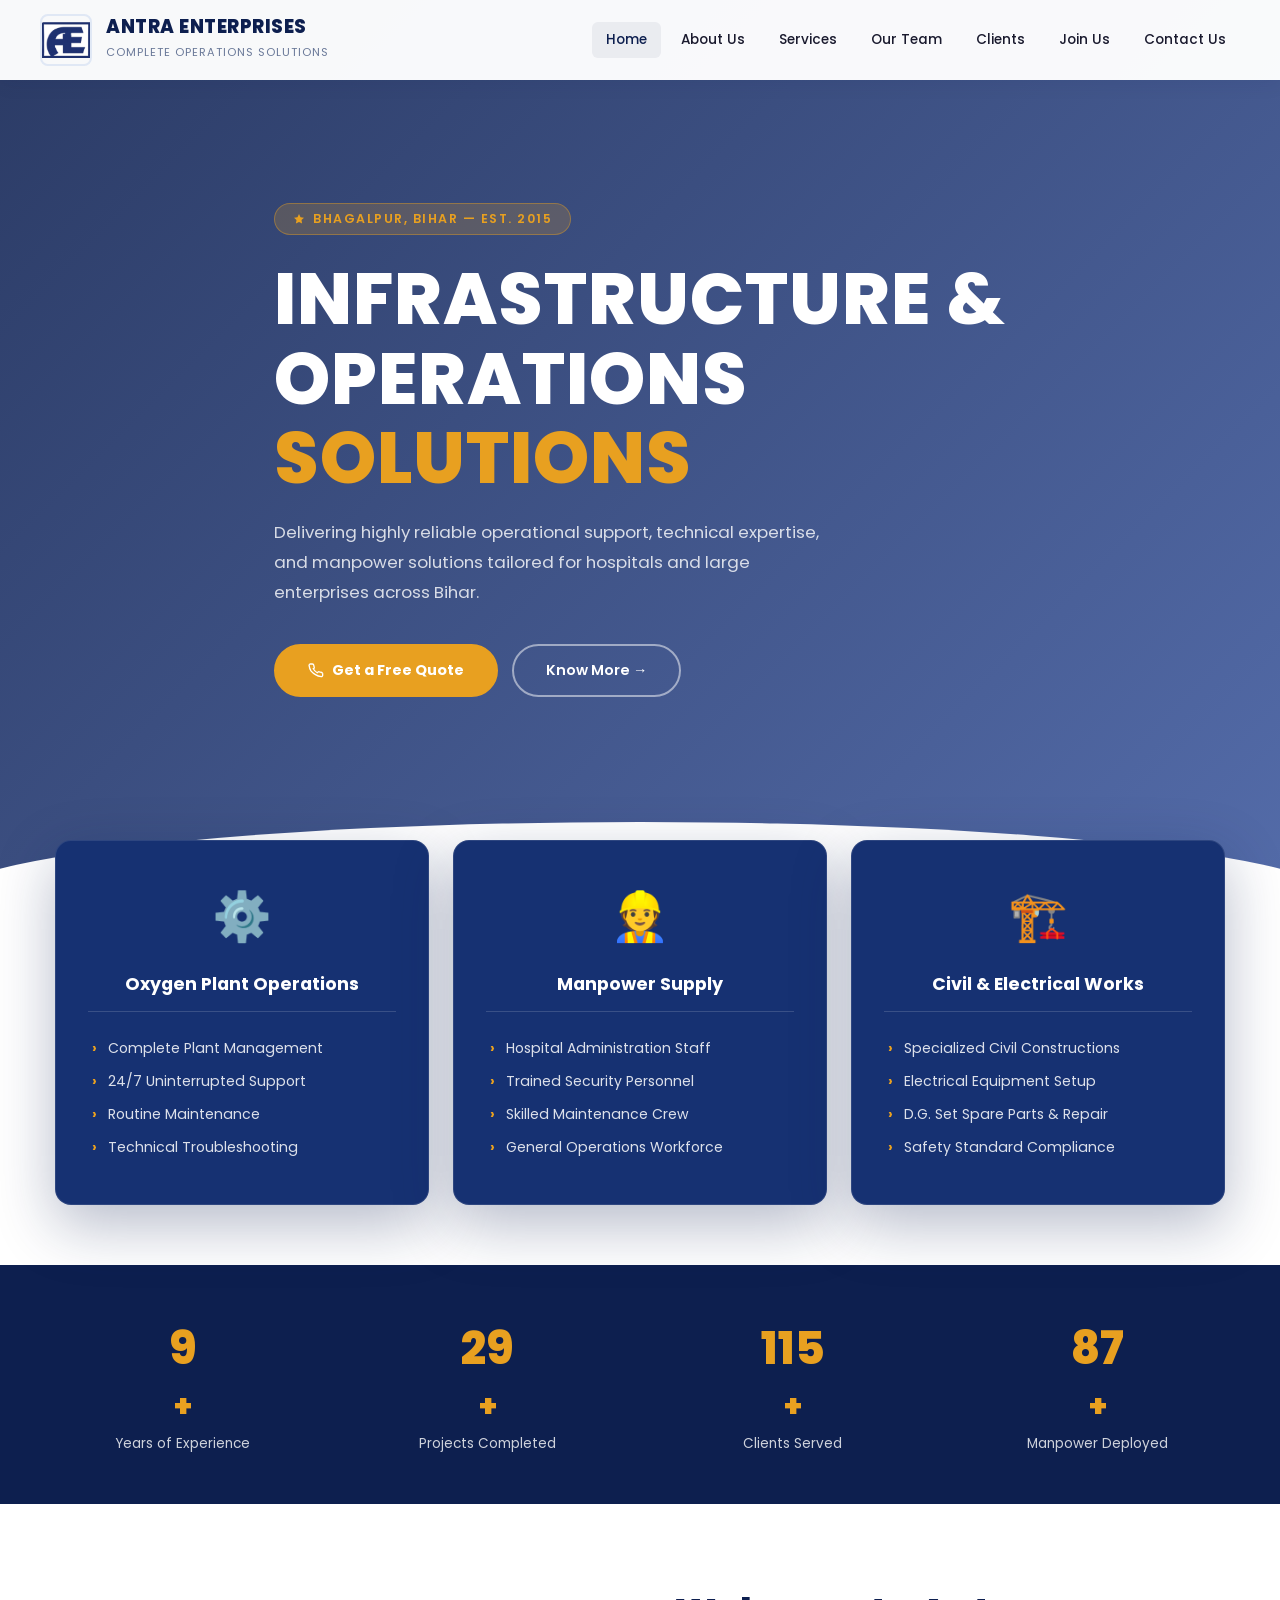
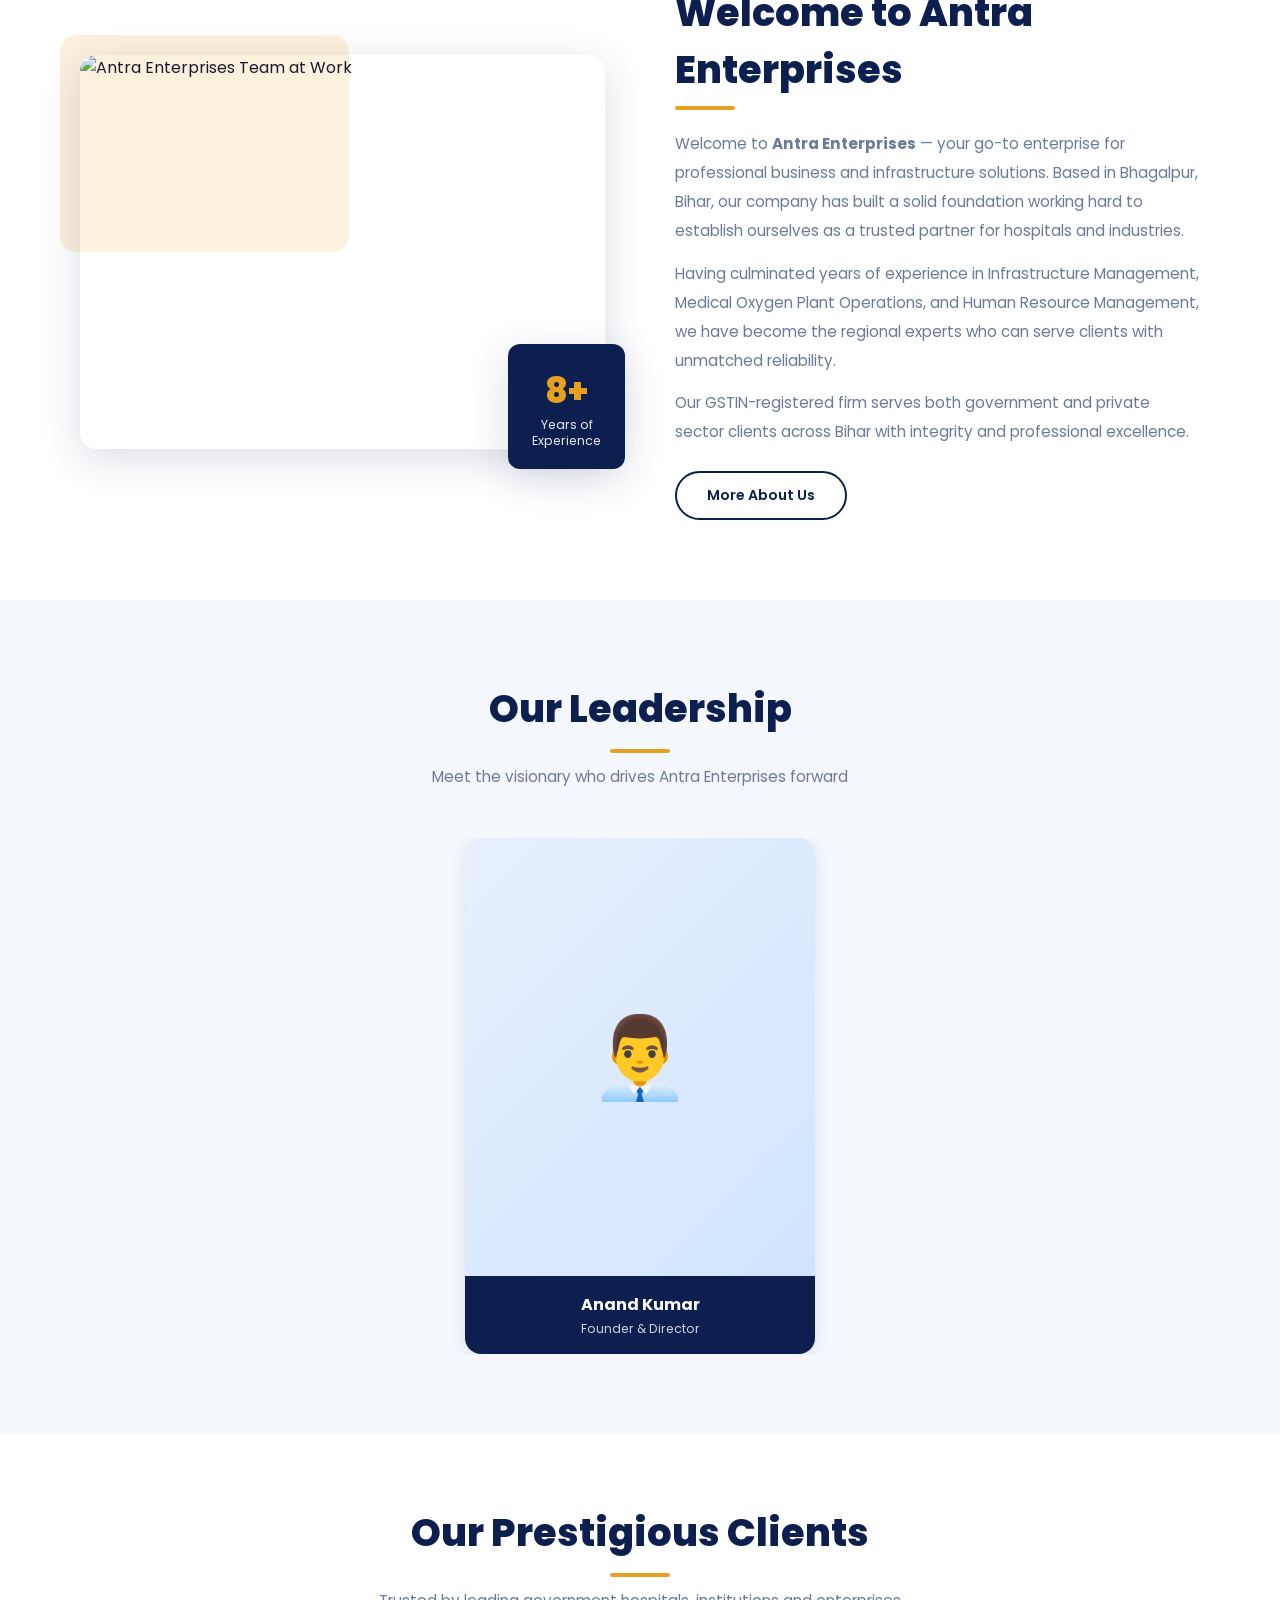
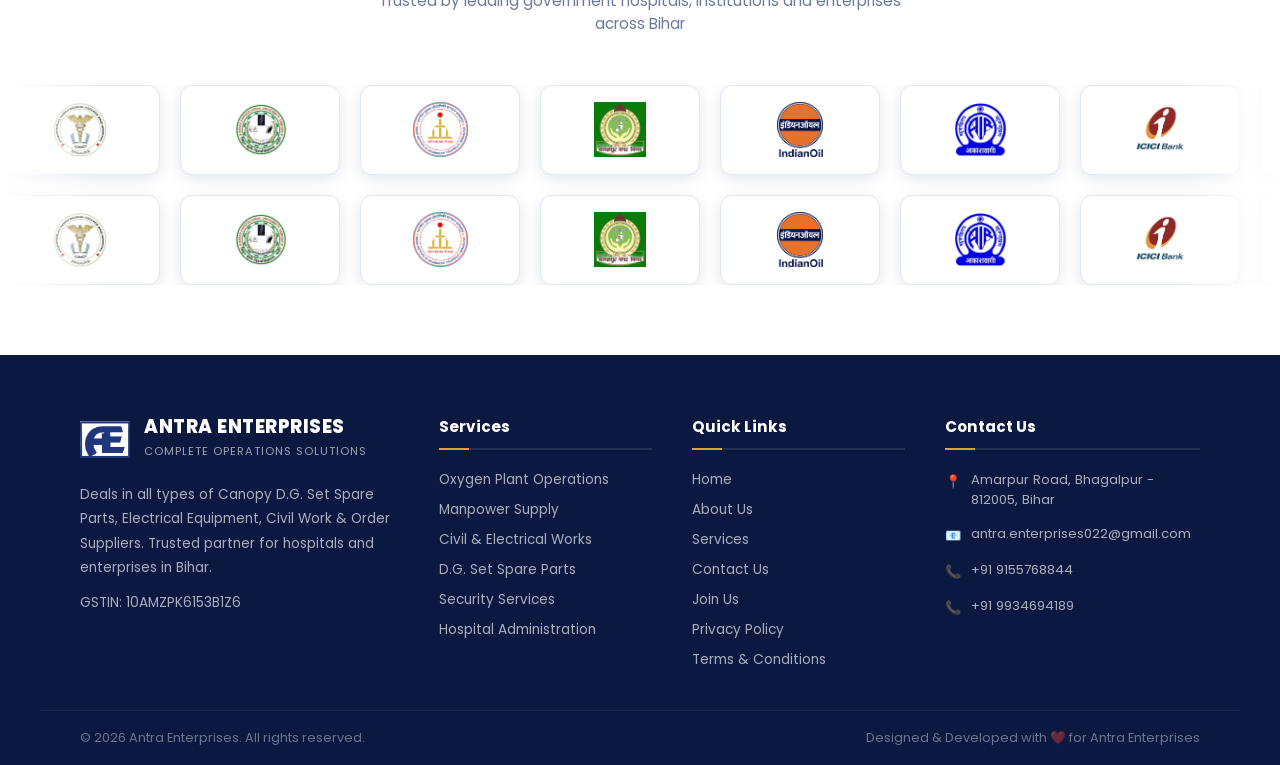
==== index.html @ 692aaa2c "First upload of all folders" ====
<!DOCTYPE html>
<html lang="en">
<head>
  <meta charset="UTF-8">
  <meta name="viewport" content="width=device-width, initial-scale=1.0">
  <meta name="description" content="Antra Enterprises - Complete Operations Solutions. Oxygen Plant Management, Manpower Supply, Civil & Electrical Works, DG Set Spare Parts in Bhagalpur, Bihar.">
  <meta name="author" content="Anand Kumar | Antra Enterprises">
  <title>Antra Enterprises | Complete Operations Solutions</title>
  <link rel="stylesheet" href="styles.css">
  <link href="https://fonts.googleapis.com/css2?family=Poppins:wght@300;400;500;600;700;800&display=swap" rel="stylesheet">
</head>
<body>

<div id="preloader">
  <div class="preloader-inner">
    <div class="preloader-logo">
      <img src="assets/logo.jpg" alt="Antra Enterprises">
    </div>
    <div class="preloader-text">ANTRA ENTERPRISES</div>
    <div class="preloader-bar"><div class="preloader-fill"></div></div>
  </div>
</div>

<header id="main-header">
  <div class="logo-area">
    <img src="assets/logo.jpg" alt="Antra Enterprises Logo">
    <div class="logo-text">
      <h1>ANTRA ENTERPRISES</h1>
      <span>Complete Operations Solutions</span>
    </div>
  </div>

  <button class="hamburger" id="menuBtn" aria-label="Open Menu">
    <span></span><span></span><span></span>
  </button>

  <nav class="main-nav">
    <a href="index.html" class="active">Home</a>
    <a href="about/about.html">About Us</a>
    <a href="services/services.html">Services</a>
    <a href="#team">Our Team</a>
    <a href="#clients">Clients</a>
    <a href="join us/join-us.html">Join Us</a>
    <a href="contact/contact.html">Contact Us</a>
  </nav>
</header>

<div class="mobile-nav" id="mobileNav">
  <button class="mobile-close" id="closeNav" aria-label="Close Menu">&times;</button>
  <a href="index.html">🏠 Home</a>
  <a href="about/about.html">🏢 About Us</a>
  <a href="services/services.html">⚙️ Services</a>
  <a href="#team">👥 Our Team</a>
  <a href="#clients">🤝 Clients</a>
  <a href="join us/join-us.html">👥 Join Us</a>
  <a href="contact/contact.html">📞 Contact Us</a>
</div>

<main>
<section class="hero-section" id="hero">
  <div class="hero-content">
    <div class="hero-badge">
      <svg width="12" height="12" viewBox="0 0 24 24" fill="currentColor"><path d="M12 2L15.09 8.26L22 9.27L17 14.14L18.18 21.02L12 17.77L5.82 21.02L7 14.14L2 9.27L8.91 8.26L12 2z"/></svg>
      Bhagalpur, Bihar — Est. 2015
    </div>
    <div>
      <h1>INFRASTRUCTURE &amp;<br>OPERATIONS<br><span>SOLUTIONS</span></h1>
    </div>
    <p>Delivering highly reliable operational support, technical expertise, and manpower solutions tailored for hospitals and large enterprises across Bihar.</p>
    <div class="hero-buttons">
      <a href="contact/contact.html" class="btn-primary">
        <svg width="16" height="16" viewBox="0 0 24 24" fill="none" stroke="currentColor" stroke-width="2"><path d="M22 16.92v3a2 2 0 0 1-2.18 2 19.79 19.79 0 0 1-8.63-3.07A19.5 19.5 0 0 1 4.69 13.7a19.79 19.79 0 0 1-3.07-8.67A2 2 0 0 1 3.6 3h3a2 2 0 0 1 2 1.72c.127.96.361 1.903.7 2.81a2 2 0 0 1-.45 2.11L7.91 10.09a16 16 0 0 0 6 6l.91-.91a2 2 0 0 1 2.11-.45c.907.339 1.85.573 2.81.7A2 2 0 0 1 21.72 17.5z"/></svg>
        Get a Free Quote
      </a>
      <a href="about/about.html" class="btn-outline-white">Know More →</a>
    </div>
  </div>
</section>

<section class="overlap-section">
  <div class="overlap-grid">
    <div class="overlap-card fade-up">
      <span class="card-icon">⚙️</span>
      <h3>Oxygen Plant Operations</h3>
      <ul>
        <li>Complete Plant Management</li>
        <li>24/7 Uninterrupted Support</li>
        <li>Routine Maintenance</li>
        <li>Technical Troubleshooting</li>
      </ul>
    </div>
    <div class="overlap-card fade-up" style="transition-delay: 0.1s">
      <span class="card-icon">👷</span>
      <h3>Manpower Supply</h3>
      <ul>
        <li>Hospital Administration Staff</li>
        <li>Trained Security Personnel</li>
        <li>Skilled Maintenance Crew</li>
        <li>General Operations Workforce</li>
      </ul>
    </div>
    <div class="overlap-card fade-up" style="transition-delay: 0.2s">
      <span class="card-icon">🏗️</span>
      <h3>Civil &amp; Electrical Works</h3>
      <ul>
        <li>Specialized Civil Constructions</li>
        <li>Electrical Equipment Setup</li>
        <li>D.G. Set Spare Parts &amp; Repair</li>
        <li>Safety Standard Compliance</li>
      </ul>
    </div>
  </div>
</section>

<div class="stats-strip">
  <div class="stat-item fade-up">
    <span class="stat-num counter" data-target="15">0</span>
    <span style="color: var(--accent); font-size:2rem; font-weight:800;">+</span>
    <div class="stat-label">Years of Experience</div>
  </div>
  <div class="stat-item fade-up" style="transition-delay:0.1s">
    <span class="stat-num counter" data-target="50">0</span>
    <span style="color: var(--accent); font-size:2rem; font-weight:800;">+</span>
    <div class="stat-label">Projects Completed</div>
  </div>
  <div class="stat-item fade-up" style="transition-delay:0.2s">
    <span class="stat-num counter" data-target="200">0</span>
    <span style="color: var(--accent); font-size:2rem; font-weight:800;">+</span>
    <div class="stat-label">Clients Served</div>
  </div>
  <div class="stat-item fade-up" style="transition-delay:0.3s">
    <span class="stat-num counter" data-target="150">0</span>
    <span style="color: var(--accent); font-size:2rem; font-weight:800;">+</span>
    <div class="stat-label">Manpower Deployed</div>
  </div>
</div>

<section class="welcome-section">
  <div class="welcome-grid">
    <div class="welcome-image-wrap fade-right">
      <img src="https://images.unsplash.com/photo-1503387762-592deb58ef4e?q=80&w=1000&auto=format&fit=crop" alt="Antra Enterprises Team at Work">
      <div class="exp-badge">
        <h3><span class="counter" data-target="15">0</span>+</h3>
        <p>Years of<br>Experience</p>
      </div>
    </div>
    <div class="welcome-text fade-left">
      <h2>Welcome to Antra Enterprises</h2>
      <div class="divider-left"></div>
      <p>Welcome to <strong>Antra Enterprises</strong> — your go-to enterprise for professional business and infrastructure solutions. Based in Bhagalpur, Bihar, our company has built a solid foundation working hard to establish ourselves as a trusted partner for hospitals and industries.</p>
      <p>Having culminated years of experience in Infrastructure Management, Medical Oxygen Plant Operations, and Human Resource Management, we have become the regional experts who can serve clients with unmatched reliability.</p>
      <p>Our GSTIN-registered firm serves both government and private sector clients across Bihar with integrity and professional excellence.</p>
      <a href="about/about.html" class="btn-outline-dark">More About Us</a>
    </div>
  </div>
</section>

<section class="team-section" id="team">
  <div class="section-header fade-up">
    <h2>Our Leadership</h2>
    <div class="section-divider"></div>
    <p class="section-subtitle">Meet the visionary who drives Antra Enterprises forward</p>
  </div>
  <div class="team-carousel-wrapper">
    <div class="team-track" id="teamTrack" style="justify-content: center;">
      
      <div class="team-card fade-up" style="flex: none; width: 100%; max-width: 350px;">
        <div class="team-img-wrap">
          <div class="team-placeholder">👨‍💼</div>
        </div>
        <div class="team-info">
          <h3>Anand Kumar</h3>
          <p>Founder &amp; Director</p>
        </div>
      </div>
      
    </div>
  </div>
</section>

<section class="clients-section" id="clients">
  <div class="section-header fade-up">
    <h2>Our Prestigious Clients</h2>
    <div class="section-divider"></div>
    <p class="section-subtitle">Trusted by leading government hospitals, institutions and enterprises across Bihar</p>
  </div>
  
  <div class="marquee-wrapper">
    <div class="marquee-track">
      <div class="client-item"><img src="assets/logo/jlnmch.jfif" alt="JLNMCH"></div>
      <div class="client-item"><img src="assets/logo/bau.jfif" alt="BAU"></div>
      <div class="client-item"><img src="assets/logo/iiitb.png" alt="IIITB"></div>
      <div class="client-item"><img src="assets/logo/bnnc.jfif" alt="Bhagalpur Nagar Nigam"></div>
      <div class="client-item"><img src="assets/logo/iocl.png" alt="IOCL"></div>
      <div class="client-item"><img src="assets/logo/air.jfif" alt="AIR"></div>
      <div class="client-item"><img src="assets/logo/icici.jfif" alt="ICICI"></div>
      <div class="client-item"><img src="assets/logo/mya.jfif" alt="Munger Yoga Ashram"></div>
      <div class="client-item"><img src="assets/logo/bseb.jfif" alt="BSEB"></div>
      <div class="client-item"><img src="assets/logo/jlnmch.jfif" alt="JLNMCH"></div>
      <div class="client-item"><img src="assets/logo/bau.jfif" alt="BAU"></div>
      <div class="client-item"><img src="assets/logo/iiitb.png" alt="IIITB"></div>
      <div class="client-item"><img src="assets/logo/bnnc.jfif" alt="Bhagalpur Nagar Nigam"></div>
      <div class="client-item"><img src="assets/logo/iocl.png" alt="IOCL"></div>
      <div class="client-item"><img src="assets/logo/air.jfif" alt="AIR"></div>
      <div class="client-item"><img src="assets/logo/icici.jfif" alt="ICICI"></div>
      <div class="client-item"><img src="assets/logo/mya.jfif" alt="Munger Yoga Ashram"></div>
      <div class="client-item"><img src="assets/logo/bseb.jfif" alt="BSEB"></div>
    </div>

    <div class="marquee-track reverse">
      <div class="client-item"><img src="assets/logo/jlnmch.jfif" alt="JLNMCH"></div>
      <div class="client-item"><img src="assets/logo/bau.jfif" alt="BAU"></div>
      <div class="client-item"><img src="assets/logo/iiitb.png" alt="IIITB"></div>
      <div class="client-item"><img src="assets/logo/bnnc.jfif" alt="Bhagalpur Nagar Nigam"></div>
      <div class="client-item"><img src="assets/logo/iocl.png" alt="IOCL"></div>
      <div class="client-item"><img src="assets/logo/air.jfif" alt="AIR"></div>
      <div class="client-item"><img src="assets/logo/icici.jfif" alt="ICICI"></div>
      <div class="client-item"><img src="assets/logo/mya.jfif" alt="Munger Yoga Ashram"></div>
      <div class="client-item"><img src="assets/logo/bseb.jfif" alt="BSEB"></div>
      <div class="client-item"><img src="assets/logo/jlnmch.jfif" alt="JLNMCH"></div>
      <div class="client-item"><img src="assets/logo/bau.jfif" alt="BAU"></div>
      <div class="client-item"><img src="assets/logo/iiitb.png" alt="IIITB"></div>
      <div class="client-item"><img src="assets/logo/bnnc.jfif" alt="Bhagalpur Nagar Nigam"></div>
      <div class="client-item"><img src="assets/logo/iocl.png" alt="IOCL"></div>
      <div class="client-item"><img src="assets/logo/air.jfif" alt="AIR"></div>
      <div class="client-item"><img src="assets/logo/icici.jfif" alt="ICICI"></div>
      <div class="client-item"><img src="assets/logo/mya.jfif" alt="Munger Yoga Ashram"></div>
      <div class="client-item"><img src="assets/logo/bseb.jfif" alt="BSEB"></div>
    </div>
  </div>
</section>
</main>

<footer>
  <div class="footer-main">
    <div class="footer-brand">
      <div class="logo-area">
        <img src="../assets/logo.jpg" alt="Antra Enterprises Logo" style="height:50px;width:50px;border-radius:8px;">
        <div class="logo-text">
          <h1>ANTRA ENTERPRISES</h1>
          <span>Complete Operations Solutions</span>
        </div>
      </div>
      <p>Deals in all types of Canopy D.G. Set Spare Parts, Electrical Equipment, Civil Work &amp; Order Suppliers. Trusted partner for hospitals and enterprises in Bihar.</p>
      <p class="footer-gstin">GSTIN: 10AMZPK6153B1Z6</p>
    </div>
    <div class="footer-col">
      <h4>Services</h4>
      <ul>
        <li><a href="../services/services.html">Oxygen Plant Operations</a></li>
        <li><a href="../services/services.html">Manpower Supply</a></li>
        <li><a href="../services/services.html">Civil &amp; Electrical Works</a></li>
        <li><a href="../services/services.html">D.G. Set Spare Parts</a></li>
        <li><a href="../services/services.html">Security Services</a></li>
        <li><a href="../services/services.html">Hospital Administration</a></li>
      </ul>
    </div>
    <div class="footer-col">
      <h4>Quick Links</h4>
      <ul>
        <li><a href="../index.html">Home</a></li>
        <li><a href="../about/about.html">About Us</a></li>
        <li><a href="../services/services.html">Services</a></li>
        <li><a href="../contact/contact.html">Contact Us</a></li>
        <li><a href="../join us/join-us.html">Join Us</a></li>
        <li><a href="../privacy/privacy.html">Privacy Policy</a></li>
        <li><a href="../terms/terms.html">Terms & Conditions</a></li>
      </ul>
    </div>
    <div class="footer-col">
      <h4>Contact Us</h4>
      <div class="footer-contact-item">
        <span class="icon">📍</span>
        <span>Amarpur Road, Bhagalpur - 812005, Bihar</span>
      </div>
      <div class="footer-contact-item">
        <span class="icon">📧</span>
        <span>antra.enterprises022@gmail.com</span>
      </div>
      <div class="footer-contact-item">
        <span class="icon">📞</span>
        <span>+91 9155768844</span>
      </div>
      <div class="footer-contact-item">
        <span class="icon">📞</span>
        <span>+91 9934694189</span>
      </div>
    </div>
  </div>
  <div class="footer-bottom">
    <span>&copy; 2026 Antra Enterprises. All rights reserved.</span>
    <span>Designed &amp; Developed with ❤️ for Antra Enterprises</span>
  </div>
</footer>

<button id="scrollTop" aria-label="Scroll to top">&#8679;</button>

<script>
// Preloader
window.addEventListener('load', function() {
  setTimeout(() => {
    const p = document.getElementById('preloader');
    p.style.opacity = '0'; p.style.visibility = 'hidden';
  }, 1300);
});

// Header scroll
window.addEventListener('scroll', function() {
  document.getElementById('main-header').classList.toggle('scrolled', window.scrollY > 50);
  document.getElementById('scrollTop').classList.toggle('visible', window.scrollY > 300);
});

// Scroll to top
document.getElementById('scrollTop').addEventListener('click', () => window.scrollTo({ top: 0, behavior: 'smooth' }));

// Mobile nav
document.getElementById('menuBtn').addEventListener('click', () => document.getElementById('mobileNav').classList.add('open'));
document.getElementById('closeNav').addEventListener('click', () => document.getElementById('mobileNav').classList.remove('open'));
document.querySelectorAll('.mobile-nav a').forEach(a => a.addEventListener('click', () => document.getElementById('mobileNav').classList.remove('open')));

// Hero slider
const heroEl = document.getElementById('hero');
const heroImages = [
  'https://images.unsplash.com/photo-1504307651254-35680f356dfd?q=80&w=2070&auto=format&fit=crop',
  'https://images.unsplash.com/photo-1581091226825-a6a2a5aee158?q=80&w=2070&auto=format&fit=crop',
  'https://images.unsplash.com/photo-1521737604893-d14cc237f11d?q=80&w=2084&auto=format&fit=crop',
  'https://images.unsplash.com/photo-1473341304170-971dccb5ac1e?q=80&w=2070&auto=format&fit=crop'
];
let heroIdx = 0;
heroEl.style.backgroundImage = `linear-gradient(135deg, rgba(13,31,79,0.88) 0%, rgba(26,58,140,0.75) 100%), url('${heroImages[0]}')`;
setInterval(() => {
  heroIdx = (heroIdx + 1) % heroImages.length;
  heroEl.style.backgroundImage = `linear-gradient(135deg, rgba(13,31,79,0.88) 0%, rgba(26,58,140,0.75) 100%), url('${heroImages[heroIdx]}')`;
}, 5000);

// Scroll animations
const observers = new IntersectionObserver((entries) => {
  entries.forEach(e => { if(e.isIntersecting) e.target.classList.add('visible'); });
}, { threshold: 0.15 });
document.querySelectorAll('.fade-up, .fade-right, .fade-left').forEach(el => observers.observe(el));

// Counter animation
const counterObs = new IntersectionObserver((entries) => {
  entries.forEach(e => {
    if (e.isIntersecting && !e.target.dataset.done) {
      e.target.dataset.done = '1';
      const target = +e.target.dataset.target;
      let count = 0;
      const step = target / 40;
      const timer = setInterval(() => {
        count = Math.min(count + step, target);
        e.target.innerText = Math.ceil(count);
        if (count >= target) clearInterval(timer);
      }, 40);
    }
  });
}, { threshold: 0.5 });
document.querySelectorAll('.counter').forEach(c => counterObs.observe(c));
</script>
</body>
</html>
---- styles.css ----
/* ===== ANTRA ENTERPRISES - COMPLETE STYLESHEET ===== */
@import url('https://fonts.googleapis.com/css2?family=Poppins:wght@300;400;500;600;700;800&family=Playfair+Display:wght@700&display=swap');

:root {
  --primary: #0d1f4f;
  --secondary: #1a3a8c;
  --accent: #e8a020;
  --light-blue: #4a90e2;
  --white: #ffffff;
  --light-gray: #f4f7fc;
  --text-dark: #1a1a2e;
  --text-muted: #6b7a99;
  --border: #e0e8f5;
  --footer-bg: #0b1840;
  --card-bg: #163172;
  --shadow: 0 10px 40px rgba(13, 31, 79, 0.15);
  --shadow-sm: 0 4px 15px rgba(13, 31, 79, 0.1);
}

*, *::before, *::after { margin: 0; padding: 0; box-sizing: border-box; }

html { scroll-behavior: smooth; }

body {
  font-family: 'Poppins', sans-serif;
  color: var(--text-dark);
  background: var(--white);
  overflow-x: hidden;
}

a { text-decoration: none; color: inherit; }
ul { list-style: none; }
img { max-width: 100%; display: block; }

/* ===== PRELOADER ===== */
#preloader {
  position: fixed; inset: 0; background: var(--primary);
  display: flex; align-items: center; justify-content: center;
  z-index: 9999; transition: opacity 0.5s, visibility 0.5s;
}
.preloader-inner {
  text-align: center; color: white;
}
.preloader-logo {
  width: 80px; height: 80px; border-radius: 50%;
  background: white; display: flex; align-items: center; justify-content: center;
  margin: 0 auto 20px; overflow: hidden;
  animation: pulse 1.5s ease-in-out infinite;
}
.preloader-logo img { width: 60px; object-fit: contain; }
.preloader-text { font-size: 1.2rem; font-weight: 600; letter-spacing: 3px; color: rgba(255,255,255,0.8); }
.preloader-bar {
  width: 200px; height: 3px; background: rgba(255,255,255,0.2);
  border-radius: 3px; margin: 15px auto 0; overflow: hidden;
}
.preloader-fill {
  height: 100%; width: 0; background: var(--accent);
  border-radius: 3px; animation: fill 1.1s ease forwards;
}
@keyframes fill { to { width: 100%; } }
@keyframes pulse { 0%,100% { transform: scale(1); } 50% { transform: scale(1.05); } }

/* ===== HEADER / NAVBAR ===== */
#main-header {
  position: fixed; top: 0; left: 0; right: 0; z-index: 1000;
  display: flex; align-items: center; justify-content: space-between;
  padding: 14px 40px;
  background: rgba(255,255,255,0.97);
  box-shadow: 0 2px 20px rgba(13,31,79,0.08);
  transition: all 0.3s ease;
}
#main-header.scrolled {
  padding: 10px 40px;
  box-shadow: 0 4px 30px rgba(13,31,79,0.15);
}
.logo-area {
  display: flex; align-items: center; gap: 14px;
}
.logo-area img {
  height: 52px; width: 52px; border-radius: 8px; object-fit: contain;
  border: 2px solid var(--border);
}
.logo-text h1 {
  font-size: 1.15rem; font-weight: 800; color: var(--primary); line-height: 1.1;
  letter-spacing: 0.5px;
}
.logo-text span {
  font-size: 0.7rem; font-weight: 400; color: var(--text-muted);
  letter-spacing: 1px; text-transform: uppercase;
}
.main-nav {
  display: flex; align-items: center; gap: 6px;
}
.main-nav a {
  font-size: 0.85rem; font-weight: 500; color: var(--text-dark);
  padding: 8px 14px; border-radius: 6px;
  transition: all 0.25s ease; white-space: nowrap;
}
.main-nav a:hover, .main-nav a.active {
  color: var(--primary); background: rgba(13,31,79,0.06);
}
.nav-cta {
  background: var(--primary) !important; color: white !important;
  padding: 9px 20px !important; border-radius: 25px !important;
  font-weight: 600 !important; margin-left: 10px;
}
.nav-cta:hover { background: var(--secondary) !important; transform: translateY(-1px); }
.nav-phone {
  display: flex; align-items: center; gap: 8px; font-size: 0.85rem;
  font-weight: 600; color: var(--primary); margin-left: 10px;
  border-left: 1px solid var(--border); padding-left: 16px;
}
.nav-phone svg { color: var(--accent); }

/* Social Sidebar */
.social-sidebar {
  position: fixed; right: 0; top: 50%; transform: translateY(-50%);
  display: flex; flex-direction: column; z-index: 500;
}
.social-sidebar a {
  width: 40px; height: 40px; display: flex; align-items: center; justify-content: center;
  color: white; font-size: 0.9rem; transition: all 0.3s;
}
.social-sidebar a:nth-child(1) { background: #1877f2; }
.social-sidebar a:nth-child(2) { background: #e1306c; }
.social-sidebar a:nth-child(3) { background: #ff0000; }
.social-sidebar a:nth-child(4) { background: #0077b5; }
.social-sidebar a:nth-child(5) { background: #25d366; }
.social-sidebar a:hover { transform: scale(1.1) translateX(-4px); }

/* Hamburger */
.hamburger {
  display: none; flex-direction: column; gap: 5px; cursor: pointer;
  padding: 5px; background: none; border: none;
}
.hamburger span {
  display: block; width: 26px; height: 2.5px;
  background: var(--primary); border-radius: 2px; transition: all 0.3s;
}

/* ===== HERO SECTION ===== */
.hero-section {
  min-height: 100vh;
  background: linear-gradient(135deg, rgba(13,31,79,0.88) 0%, rgba(26,58,140,0.75) 100%),
    url('https://images.unsplash.com/photo-1504307651254-35680f356dfd?q=80&w=2070&auto=format&fit=crop') center/cover no-repeat;
  display: flex; align-items: center;
  position: relative; overflow: hidden;
  padding-top: 80px;
  transition: background-image 1s ease-in-out;
}
.hero-section::after {
  content: ''; position: absolute; bottom: -2px; left: 0; right: 0; height: 80px;
  background: white;
  clip-path: ellipse(55% 100% at 50% 100%);
}
.hero-content {
  max-width: 1200px; margin: 0 auto; padding: 80px 40px 160px;
  position: relative; z-index: 1;
}
.hero-badge {
  display: inline-flex; align-items: center; gap: 8px;
  background: rgba(232,160,32,0.2); border: 1px solid rgba(232,160,32,0.4);
  color: var(--accent); padding: 6px 18px; border-radius: 25px;
  font-size: 0.78rem; font-weight: 600; letter-spacing: 1.5px;
  text-transform: uppercase; margin-bottom: 24px;
}
.hero-content h1 {
  font-size: clamp(2.5rem, 6vw, 4.5rem);
  font-weight: 800; color: white; line-height: 1.1;
  margin-bottom: 20px; text-transform: uppercase; letter-spacing: 1px;
}
.hero-content h1 span { color: var(--accent); }
.hero-divider {
  width: 5px; height: 60px; background: var(--accent);
  display: inline-block; margin: 0 30px -15px 5px; vertical-align: middle;
  border-radius: 3px;
}
.hero-subtitle-text {
  display: inline; font-size: clamp(2rem, 5vw, 3.8rem);
  font-weight: 800; color: white; text-transform: uppercase;
}
.hero-content p {
  font-size: 1.05rem; color: rgba(255,255,255,0.8);
  max-width: 560px; line-height: 1.8; margin-bottom: 36px;
}
.hero-buttons { display: flex; gap: 14px; flex-wrap: wrap; }
.btn-primary {
  background: var(--accent); color: white; padding: 14px 32px;
  border-radius: 30px; font-weight: 700; font-size: 0.9rem;
  border: 2px solid var(--accent); transition: all 0.3s;
  display: inline-flex; align-items: center; gap: 8px;
}
.btn-primary:hover { background: transparent; color: var(--accent); transform: translateY(-2px); box-shadow: 0 8px 25px rgba(232,160,32,0.4); }
.btn-outline-white {
  background: transparent; color: white; padding: 14px 32px;
  border-radius: 30px; font-weight: 600; font-size: 0.9rem;
  border: 2px solid rgba(255,255,255,0.5); transition: all 0.3s;
}
.btn-outline-white:hover { background: rgba(255,255,255,0.1); border-color: white; }

/* ===== OVERLAP CARDS ===== */
.overlap-section {
  margin-top: -60px; position: relative; z-index: 10;
  padding: 0 40px 60px; max-width: 1250px; margin-left: auto; margin-right: auto;
}
.overlap-grid {
  display: grid; grid-template-columns: repeat(3, 1fr); gap: 24px;
}
.overlap-card {
  background: var(--card-bg); border-radius: 16px;
  padding: 40px 32px; color: white; text-align: center;
  box-shadow: 0 20px 60px rgba(13,31,79,0.3);
  border: 1px solid rgba(255,255,255,0.1);
  transition: transform 0.3s ease, box-shadow 0.3s ease;
}
.overlap-card:hover { transform: translateY(-8px); box-shadow: 0 30px 70px rgba(13,31,79,0.4); }
.overlap-card .card-icon {
  font-size: 3rem; margin-bottom: 18px; display: block;
}
.overlap-card h3 {
  font-size: 1.1rem; font-weight: 700; margin-bottom: 20px;
  padding-bottom: 14px; border-bottom: 1px solid rgba(255,255,255,0.15);
}
.overlap-card ul { text-align: left; }
.overlap-card ul li {
  font-size: 0.88rem; color: rgba(255,255,255,0.85);
  padding: 6px 0; padding-left: 20px; position: relative; line-height: 1.5;
}
.overlap-card ul li::before {
  content: '›'; position: absolute; left: 4px; color: var(--accent); font-weight: 700;
}

/* ===== SECTION COMMON ===== */
.section-header {
  text-align: center; margin-bottom: 50px;
}
.section-header h2 {
  font-size: clamp(1.6rem, 3vw, 2.4rem); font-weight: 800;
  color: var(--primary); margin-bottom: 12px;
}
.section-divider {
  width: 60px; height: 4px; background: var(--accent);
  border-radius: 2px; margin: 0 auto;
}
.section-subtitle {
  font-size: 0.95rem; color: var(--text-muted);
  margin-top: 12px; max-width: 550px; margin-left: auto; margin-right: auto;
}

/* ===== WELCOME SECTION ===== */
.welcome-section {
  padding: 80px 40px; max-width: 1200px; margin: 0 auto;
}
.welcome-grid {
  display: grid; grid-template-columns: 1fr 1fr; gap: 70px; align-items: center;
}
.welcome-image-wrap {
  position: relative;
}
.welcome-image-wrap img {
  width: 100%; border-radius: 16px; box-shadow: var(--shadow);
  aspect-ratio: 4/3; object-fit: cover;
}
.welcome-image-wrap::before {
  content: ''; position: absolute; top: -20px; left: -20px;
  width: 55%; height: 55%; background: var(--accent); opacity: 0.15;
  border-radius: 16px; z-index: -1;
}
.exp-badge {
  position: absolute; bottom: -20px; right: -20px;
  background: var(--primary); color: white; padding: 20px 24px;
  border-radius: 12px; text-align: center; box-shadow: var(--shadow);
}
.exp-badge h3 { font-size: 2.2rem; font-weight: 800; color: var(--accent); }
.exp-badge p { font-size: 0.78rem; line-height: 1.3; opacity: 0.9; }
.welcome-text h2 {
  font-size: clamp(1.8rem, 3vw, 2.5rem); font-weight: 800;
  color: var(--primary); margin-bottom: 8px;
}
.divider-left {
  width: 60px; height: 4px; background: var(--accent); border-radius: 2px; margin-bottom: 20px;
}
.welcome-text p { font-size: 0.95rem; color: var(--text-muted); line-height: 1.9; margin-bottom: 14px; }
.btn-outline-dark {
  display: inline-block; margin-top: 10px;
  border: 2px solid var(--primary); color: var(--primary);
  padding: 12px 30px; border-radius: 30px; font-weight: 600;
  font-size: 0.88rem; transition: all 0.3s;
}
.btn-outline-dark:hover { background: var(--primary); color: white; }

/* ===== STATS STRIP ===== */
.stats-strip {
  background: var(--primary); padding: 50px 40px;
  display: grid; grid-template-columns: repeat(4, 1fr); gap: 20px;
  max-width: 100%;
}
.stat-item { text-align: center; color: white; }
.stat-num { font-size: 2.8rem; font-weight: 800; color: var(--accent); display: block; }
.stat-label { font-size: 0.85rem; opacity: 0.8; margin-top: 4px; }

/* ===== TEAM SECTION ===== */
.team-section { background: var(--light-gray); padding: 80px 40px; }
.team-carousel-wrapper { position: relative; max-width: 1100px; margin: 0 auto; overflow: hidden; }
.team-track {
  display: flex; gap: 24px; transition: transform 0.5s ease;
}
.team-card {
  flex: 0 0 calc(33.333% - 16px); background: white; border-radius: 16px;
  overflow: hidden; box-shadow: var(--shadow-sm);
  transition: transform 0.3s ease, box-shadow 0.3s ease; 
}
.team-card:hover { transform: translateY(-6px); box-shadow: var(--shadow); }
.team-img-wrap {
  width: 100%; aspect-ratio: 4/5; overflow: hidden; position: relative;
  background: var(--light-gray);
}
.team-img-wrap img { width: 100%; height: 100%; object-fit: cover; object-position: top; }
.team-img-wrap .team-placeholder {
  width: 100%; height: 100%; display: flex; align-items: center; justify-content: center;
  background: linear-gradient(135deg, #e8f0fe, #d0e4ff); font-size: 5rem;
}
.team-info {
  background: var(--primary); color: white; padding: 16px 20px; text-align: center;
}
.team-info h3 { font-size: 1rem; font-weight: 700; }
.team-info p { font-size: 0.78rem; opacity: 0.8; margin-top: 3px; }
.carousel-btn {
  position: absolute; top: 50%; transform: translateY(-50%); z-index: 10;
  width: 44px; height: 44px; border-radius: 50%; background: var(--primary); color: white;
  border: none; cursor: pointer; font-size: 1.2rem; display: flex; align-items: center; justify-content: center;
  box-shadow: var(--shadow-sm); transition: all 0.3s;
}
.carousel-btn:hover { background: var(--accent); transform: translateY(-50%) scale(1.05); }
.carousel-prev { left: -22px; }
.carousel-next { right: -22px; }

/* ===== CLIENTS SECTION ===== */
.clients-section { padding: 70px 0; background: white; overflow: hidden; }
.clients-section .section-header { padding: 0 40px; }
.marquee-wrapper { overflow: hidden; position: relative; display: flex; flex-direction: column; gap: 20px; }
.marquee-wrapper::before, .marquee-wrapper::after {
  content: ''; position: absolute; top: 0; bottom: 0; width: 100px; z-index: 2; pointer-events: none;
}
.marquee-wrapper::before { left: 0; background: linear-gradient(to right, white, transparent); }
.marquee-wrapper::after { right: 0; background: linear-gradient(to left, white, transparent); }

.marquee-track {
  display: flex; gap: 20px; animation: marquee 30s linear infinite; width: max-content;
}
.marquee-track.reverse {
  /* Dusri line ulti direction me chalegi */
  animation: marquee-reverse 30s linear infinite;
}
.marquee-track:hover { animation-play-state: paused; }

@keyframes marquee { 0% { transform: translateX(0); } 100% { transform: translateX(-50%); } }
@keyframes marquee-reverse { 0% { transform: translateX(-50%); } 100% { transform: translateX(0); } }

.client-item {
  flex: 0 0 auto; background: white; border: 1.5px solid var(--border);
  border-radius: 12px; padding: 15px 25px; min-width: 160px; height: 90px;
  display: flex; align-items: center; justify-content: center;
  transition: all 0.3s; box-shadow: var(--shadow-sm);
}
.client-item img {
  max-width: 110px; max-height: 55px; object-fit: contain; filter: grayscale(10%); transition: all 0.3s;
}
.client-item:hover { border-color: var(--primary); transform: scale(1.05); }
.client-item:hover img { filter: grayscale(0%); }

/* ===== SERVICES PAGE ===== */
.page-hero {
  background: linear-gradient(135deg, var(--primary) 0%, var(--secondary) 100%);
  padding: 140px 40px 80px; text-align: center; color: white; position: relative;
  overflow: hidden;
}
.page-hero::before {
  content: ''; position: absolute; inset: 0;
  background: url("data:image/svg+xml,%3Csvg width='60' height='60' viewBox='0 0 60 60' xmlns='http://www.w3.org/2000/svg'%3E%3Cg fill='none' fill-rule='evenodd'%3E%3Cg fill='%23ffffff' fill-opacity='0.04'%3E%3Cpath d='M36 34v-4h-2v4h-4v2h4v4h2v-4h4v-2h-4zm0-30V0h-2v4h-4v2h4v4h2V6h4V4h-4zM6 34v-4H4v4H0v2h4v4h2v-4h4v-2H6zM6 4V0H4v4H0v2h4v4h2V6h4V4H6z'/%3E%3C/g%3E%3C/g%3E%3C/svg%3E");
}
.page-hero h1 { font-size: clamp(2rem, 5vw, 3.5rem); font-weight: 800; margin-bottom: 16px; }
.page-hero p { font-size: 1rem; opacity: 0.85; max-width: 550px; margin: 0 auto; }
.breadcrumb {
  display: flex; align-items: center; justify-content: center; gap: 8px;
  font-size: 0.82rem; color: rgba(255,255,255,0.7); margin-bottom: 16px;
}
.breadcrumb a { color: var(--accent); }

.services-grid-page {
  display: grid; grid-template-columns: repeat(3, 1fr); gap: 28px;
  max-width: 1200px; margin: 0 auto; padding: 80px 40px;
}
.service-card {
  background: white; border-radius: 16px; padding: 36px 28px;
  box-shadow: var(--shadow-sm); border: 1.5px solid var(--border);
  transition: all 0.3s ease; position: relative; overflow: hidden;
}
.service-card::before {
  content: ''; position: absolute; top: 0; left: 0; right: 0; height: 5px;
  background: linear-gradient(90deg, var(--primary), var(--light-blue));
}
.service-card:hover { transform: translateY(-8px); box-shadow: var(--shadow); border-color: rgba(13,31,79,0.2); }
.service-icon {
  width: 64px; height: 64px; border-radius: 14px;
  background: linear-gradient(135deg, #e8f0fe, #c8deff);
  display: flex; align-items: center; justify-content: center;
  font-size: 2rem; margin-bottom: 20px;
}
.service-card h3 { font-size: 1.1rem; font-weight: 700; color: var(--primary); margin-bottom: 10px; }
.service-card p { font-size: 0.88rem; color: var(--text-muted); line-height: 1.8; margin-bottom: 16px; }
.service-tags { display: flex; flex-wrap: wrap; gap: 6px; }
.tag {
  background: var(--light-gray); color: var(--primary); padding: 4px 12px;
  border-radius: 20px; font-size: 0.74rem; font-weight: 500;
}

/* ===== CONTACT PAGE ===== */
.contact-section { padding: 80px 40px; max-width: 1200px; margin: 0 auto; }
.contact-grid { display: grid; grid-template-columns: 1fr 1.4fr; gap: 50px; }
.contact-info-card {
  background: var(--primary); color: white; border-radius: 20px;
  padding: 48px 36px; position: relative; overflow: hidden;
}
.contact-info-card::before {
  content: ''; position: absolute; bottom: -60px; right: -60px;
  width: 200px; height: 200px; border-radius: 50%;
  background: rgba(255,255,255,0.05);
}
.contact-info-card h3 { font-size: 1.6rem; font-weight: 800; margin-bottom: 8px; }
.contact-info-card > p { font-size: 0.9rem; opacity: 0.75; margin-bottom: 36px; }
.contact-item { display: flex; gap: 16px; margin-bottom: 28px; align-items: flex-start; }
.ci-icon {
  width: 44px; height: 44px; background: rgba(255,255,255,0.12); border-radius: 10px;
  display: flex; align-items: center; justify-content: center; font-size: 1.2rem;
  flex-shrink: 0;
}
.ci-text strong { display: block; font-size: 0.78rem; opacity: 0.7; text-transform: uppercase; letter-spacing: 1px; }
.ci-text span { font-size: 0.92rem; font-weight: 500; }
.contact-form-card {
  background: white; border-radius: 20px; padding: 48px 40px;
  box-shadow: var(--shadow);
}
.contact-form-card h3 { font-size: 1.5rem; font-weight: 800; color: var(--primary); margin-bottom: 30px; }
.form-row { display: grid; grid-template-columns: 1fr 1fr; gap: 18px; }
.form-group { margin-bottom: 18px; }
.form-group label { display: block; font-size: 0.82rem; font-weight: 600; color: var(--text-dark); margin-bottom: 6px; }
.form-group input, .form-group textarea, .form-group select {
  width: 100%; padding: 12px 16px; border: 1.5px solid var(--border);
  border-radius: 10px; font-size: 0.88rem; font-family: 'Poppins', sans-serif;
  color: var(--text-dark); transition: border-color 0.25s, box-shadow 0.25s;
  outline: none; background: var(--light-gray);
}
.form-group input:focus, .form-group textarea:focus, .form-group select:focus {
  border-color: var(--primary); box-shadow: 0 0 0 3px rgba(13,31,79,0.08);
  background: white;
}
.form-group textarea { resize: vertical; min-height: 120px; }
.btn-submit {
  width: 100%; background: var(--primary); color: white;
  padding: 14px; border-radius: 30px; font-size: 0.95rem; font-weight: 700;
  border: none; cursor: pointer; transition: all 0.3s; letter-spacing: 0.5px;
  font-family: 'Poppins', sans-serif;
}
.btn-submit:hover { background: var(--secondary); transform: translateY(-2px); box-shadow: 0 8px 25px rgba(13,31,79,0.3); }

/* ===== ABOUT PAGE ===== */
.about-grid { display: grid; grid-template-columns: 1fr 1fr; gap: 70px; align-items: center; margin-bottom: 70px; }
.about-img-wrap { position: relative; }
.about-img-wrap img { width: 100%; border-radius: 16px; box-shadow: var(--shadow); }
.about-text h2 { font-size: 2rem; font-weight: 800; color: var(--primary); margin-bottom: 10px; }
.about-text p { font-size: 0.93rem; color: var(--text-muted); line-height: 1.9; margin-bottom: 14px; }
.highlight-box {
  background: linear-gradient(135deg, var(--primary), var(--secondary));
  color: white; padding: 24px 28px; border-radius: 14px; margin-top: 24px;
}
.highlight-box h4 { font-size: 1rem; font-weight: 700; margin-bottom: 8px; }
.highlight-box p { font-size: 0.87rem; opacity: 0.85; margin: 0; }
.vm-grid { display: grid; grid-template-columns: repeat(3, 1fr); gap: 24px; margin: 0 auto; max-width: 1200px; padding: 0 40px 80px; }
.vm-card {
  background: white; padding: 36px 28px; border-radius: 16px;
  box-shadow: var(--shadow-sm); border-top: 5px solid var(--primary); text-align: center;
}
.vm-card .vm-icon { font-size: 2.5rem; margin-bottom: 16px; }
.vm-card h3 { font-size: 1.1rem; font-weight: 700; color: var(--primary); margin-bottom: 12px; }
.vm-card p { font-size: 0.88rem; color: var(--text-muted); line-height: 1.8; }

/* ===== FOOTER ===== */
footer {
  background: var(--footer-bg); color: rgba(255,255,255,0.8);
}
.footer-main {
  display: grid; grid-template-columns: 1.5fr 1fr 1fr 1.2fr; gap: 40px;
  max-width: 1200px; margin: 0 auto; padding: 60px 40px 40px;
}
.footer-brand .logo-area { margin-bottom: 18px; }
.footer-brand .logo-area img { border: none; filter: brightness(1.1); }
.footer-brand .logo-text h1, .footer-brand .logo-text span { color: white; }
.footer-brand .logo-text span { color: rgba(255,255,255,0.6); }
.footer-brand p { font-size: 0.85rem; line-height: 1.8; color: rgba(255,255,255,0.65); margin-bottom: 6px; }
.footer-gstin { font-size: 0.75rem; color: rgba(255,255,255,0.4); margin-top: 10px; }
.footer-socials { display: flex; gap: 10px; margin-top: 18px; }
.footer-social-btn {
  width: 36px; height: 36px; border-radius: 8px; display: flex; align-items: center;
  justify-content: center; font-size: 0.85rem; color: white; transition: all 0.3s;
  background: rgba(255,255,255,0.1);
}
.footer-social-btn:hover { background: var(--accent); transform: translateY(-2px); }
.footer-col h4 {
  font-size: 0.95rem; font-weight: 700; color: white; margin-bottom: 20px;
  padding-bottom: 10px; border-bottom: 2px solid rgba(255,255,255,0.1); position: relative;
}
.footer-col h4::after {
  content: ''; position: absolute; bottom: -2px; left: 0; width: 30px; height: 2px;
  background: var(--accent);
}
.footer-col ul { display: flex; flex-direction: column; gap: 10px; }
.footer-col ul li a {
  font-size: 0.85rem; color: rgba(255,255,255,0.65); transition: all 0.25s;
  display: flex; align-items: center; gap: 6px;
}
.footer-col ul li a:hover { color: var(--accent); padding-left: 4px; }
.footer-contact-item {
  display: flex; align-items: flex-start; gap: 10px;
  font-size: 0.82rem; color: rgba(255,255,255,0.65); margin-bottom: 14px;
}
.footer-contact-item .icon { color: var(--accent); flex-shrink: 0; margin-top: 2px; }
.footer-bottom {
  border-top: 1px solid rgba(255,255,255,0.08);
  padding: 18px 40px; display: flex; align-items: center; justify-content: space-between;
  max-width: 1200px; margin: 0 auto; font-size: 0.8rem; color: rgba(255,255,255,0.4);
}
.footer-bottom a { color: var(--accent); }

/* ===== SCROLL TO TOP ===== */
#scrollTop {
  position: fixed; bottom: 30px; right: 50px;
  width: 44px; height: 44px; background: var(--primary); color: white;
  border-radius: 50%; display: flex; align-items: center; justify-content: center;
  cursor: pointer; font-size: 1.2rem; opacity: 0; pointer-events: none;
  transition: all 0.3s; box-shadow: var(--shadow-sm); z-index: 500;
  border: none;
}
#scrollTop.visible { opacity: 1; pointer-events: all; }
#scrollTop:hover { background: var(--accent); transform: translateY(-3px); }

/* ===== MOBILE NAV ===== */
.mobile-nav {
  display: none; position: fixed; inset: 0; background: var(--primary);
  z-index: 999; flex-direction: column; align-items: center; justify-content: center;
  gap: 8px;
}
.mobile-nav.open { display: flex; }
.mobile-nav a {
  font-size: 1.4rem; font-weight: 700; color: rgba(255,255,255,0.9);
  padding: 12px 24px; border-radius: 10px; transition: all 0.2s; width: 280px; text-align: center;
}
.mobile-nav a:hover { background: rgba(255,255,255,0.1); color: var(--accent); }
.mobile-close {
  position: absolute; top: 24px; right: 24px; font-size: 2rem; color: white;
  background: none; border: none; cursor: pointer;
}

/* ===== ANIMATIONS ===== */
.fade-up { opacity: 0; transform: translateY(30px); transition: opacity 0.6s ease, transform 0.6s ease; }
.fade-up.visible { opacity: 1; transform: translateY(0); }
.fade-right { opacity: 0; transform: translateX(-30px); transition: opacity 0.6s ease, transform 0.6s ease; }
.fade-right.visible { opacity: 1; transform: translateX(0); }
.fade-left { opacity: 0; transform: translateX(30px); transition: opacity 0.6s ease, transform 0.6s ease; }
.fade-left.visible { opacity: 1; transform: translateX(0); }

/* ===== RESPONSIVE ===== */
@media (max-width: 1024px) {
  .overlap-grid { grid-template-columns: 1fr; gap: 16px; }
  .welcome-grid, .about-grid { grid-template-columns: 1fr; gap: 40px; }
  .stats-strip { grid-template-columns: repeat(2, 1fr); }
  .footer-main { grid-template-columns: 1fr 1fr; }
  .contact-grid { grid-template-columns: 1fr; }
  .vm-grid { grid-template-columns: 1fr 1fr; }
  .services-grid-page { grid-template-columns: 1fr 1fr; }
}
@media (max-width: 768px) {
  #main-header { padding: 12px 20px; }
  .main-nav, .nav-phone { display: none; }
  .hamburger { display: flex; }
  .overlap-section { padding: 0 20px 40px; margin-top: -30px; }
  .hero-content { padding: 60px 20px 120px; }
  .hero-divider { display: none; }
  .social-sidebar { display: none; }
  .welcome-section, .team-section, .clients-section { padding: 60px 20px; }
  .stats-strip { grid-template-columns: repeat(2, 1fr); padding: 40px 20px; }
  .footer-main { grid-template-columns: 1fr; padding: 40px 20px 20px; }
  .footer-bottom { flex-direction: column; gap: 8px; text-align: center; padding: 14px 20px; }
  .team-track .team-card { flex: 0 0 calc(100% - 12px); }
  .form-row { grid-template-columns: 1fr; }
  .contact-section { padding: 40px 20px; }
  .services-grid-page { grid-template-columns: 1fr; padding: 40px 20px; }
  .vm-grid { grid-template-columns: 1fr; padding: 0 20px 60px; }
  .page-hero { padding: 120px 20px 60px; }
}
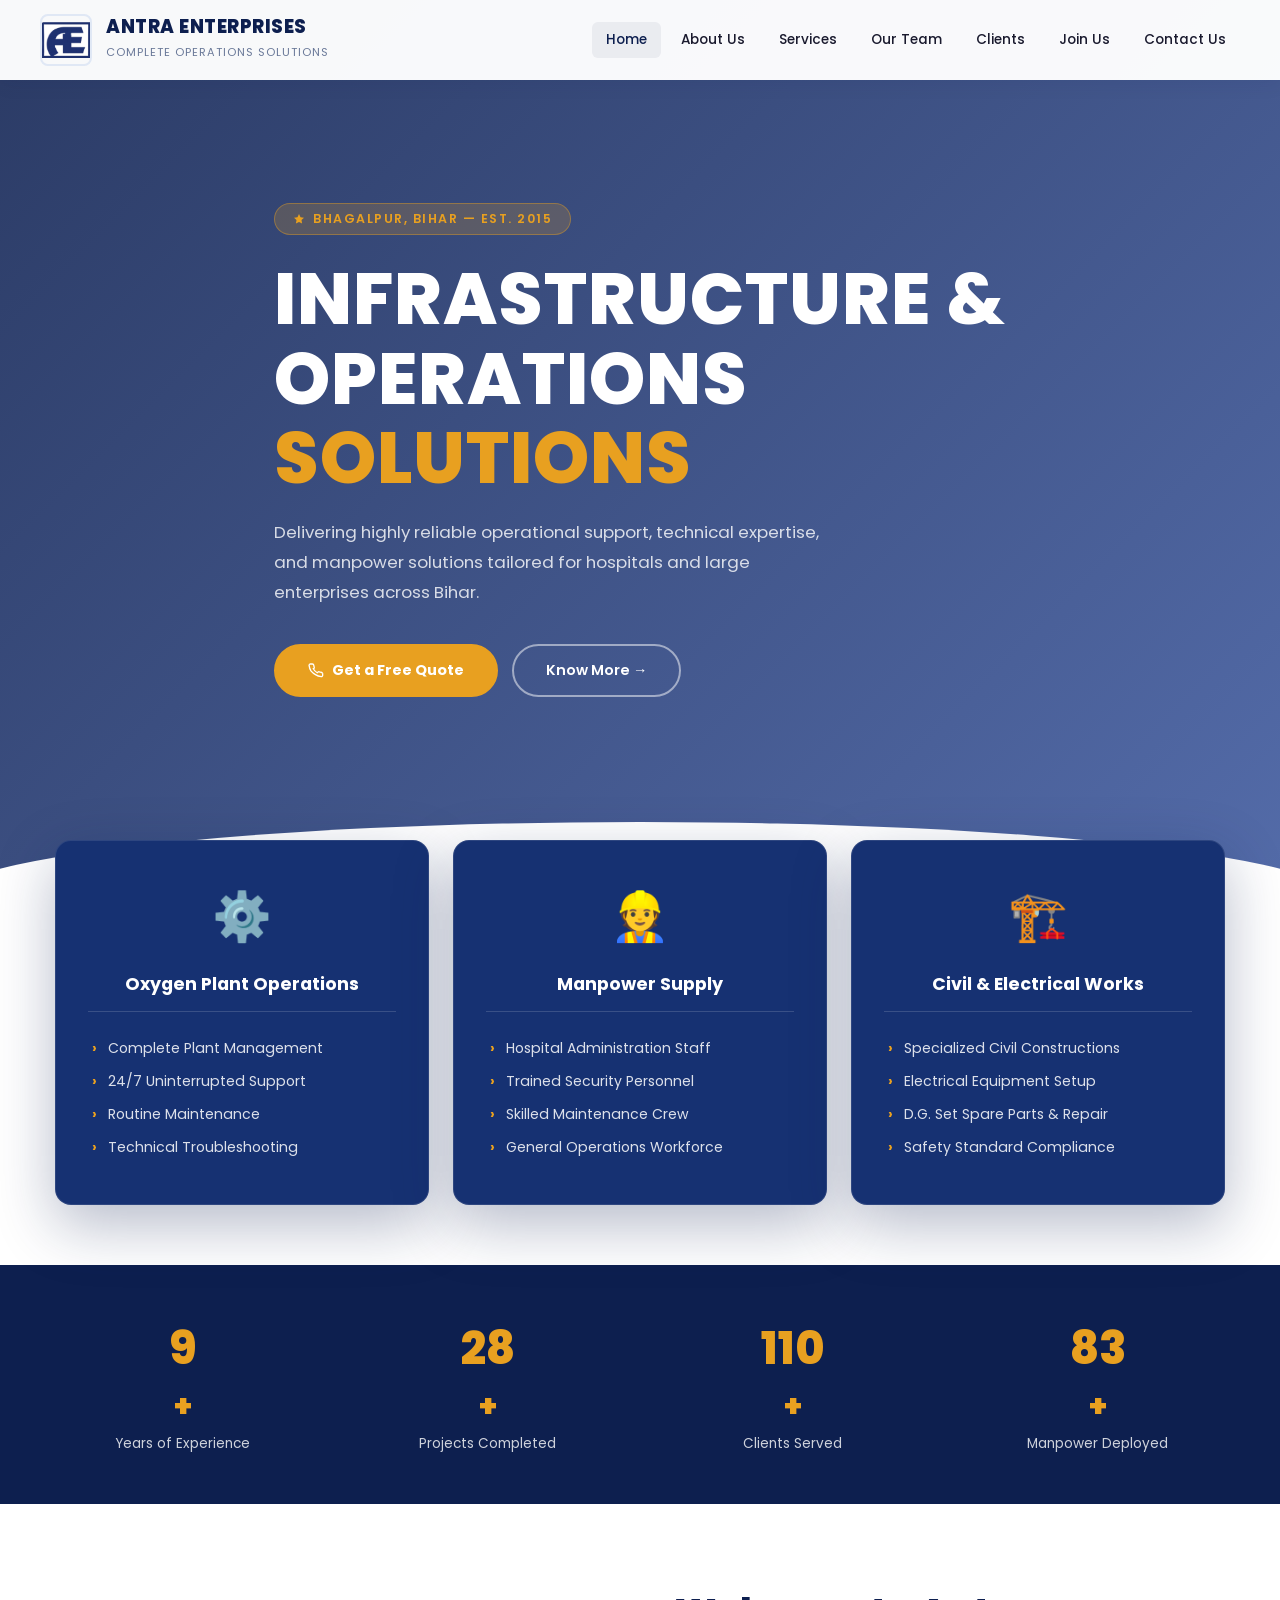
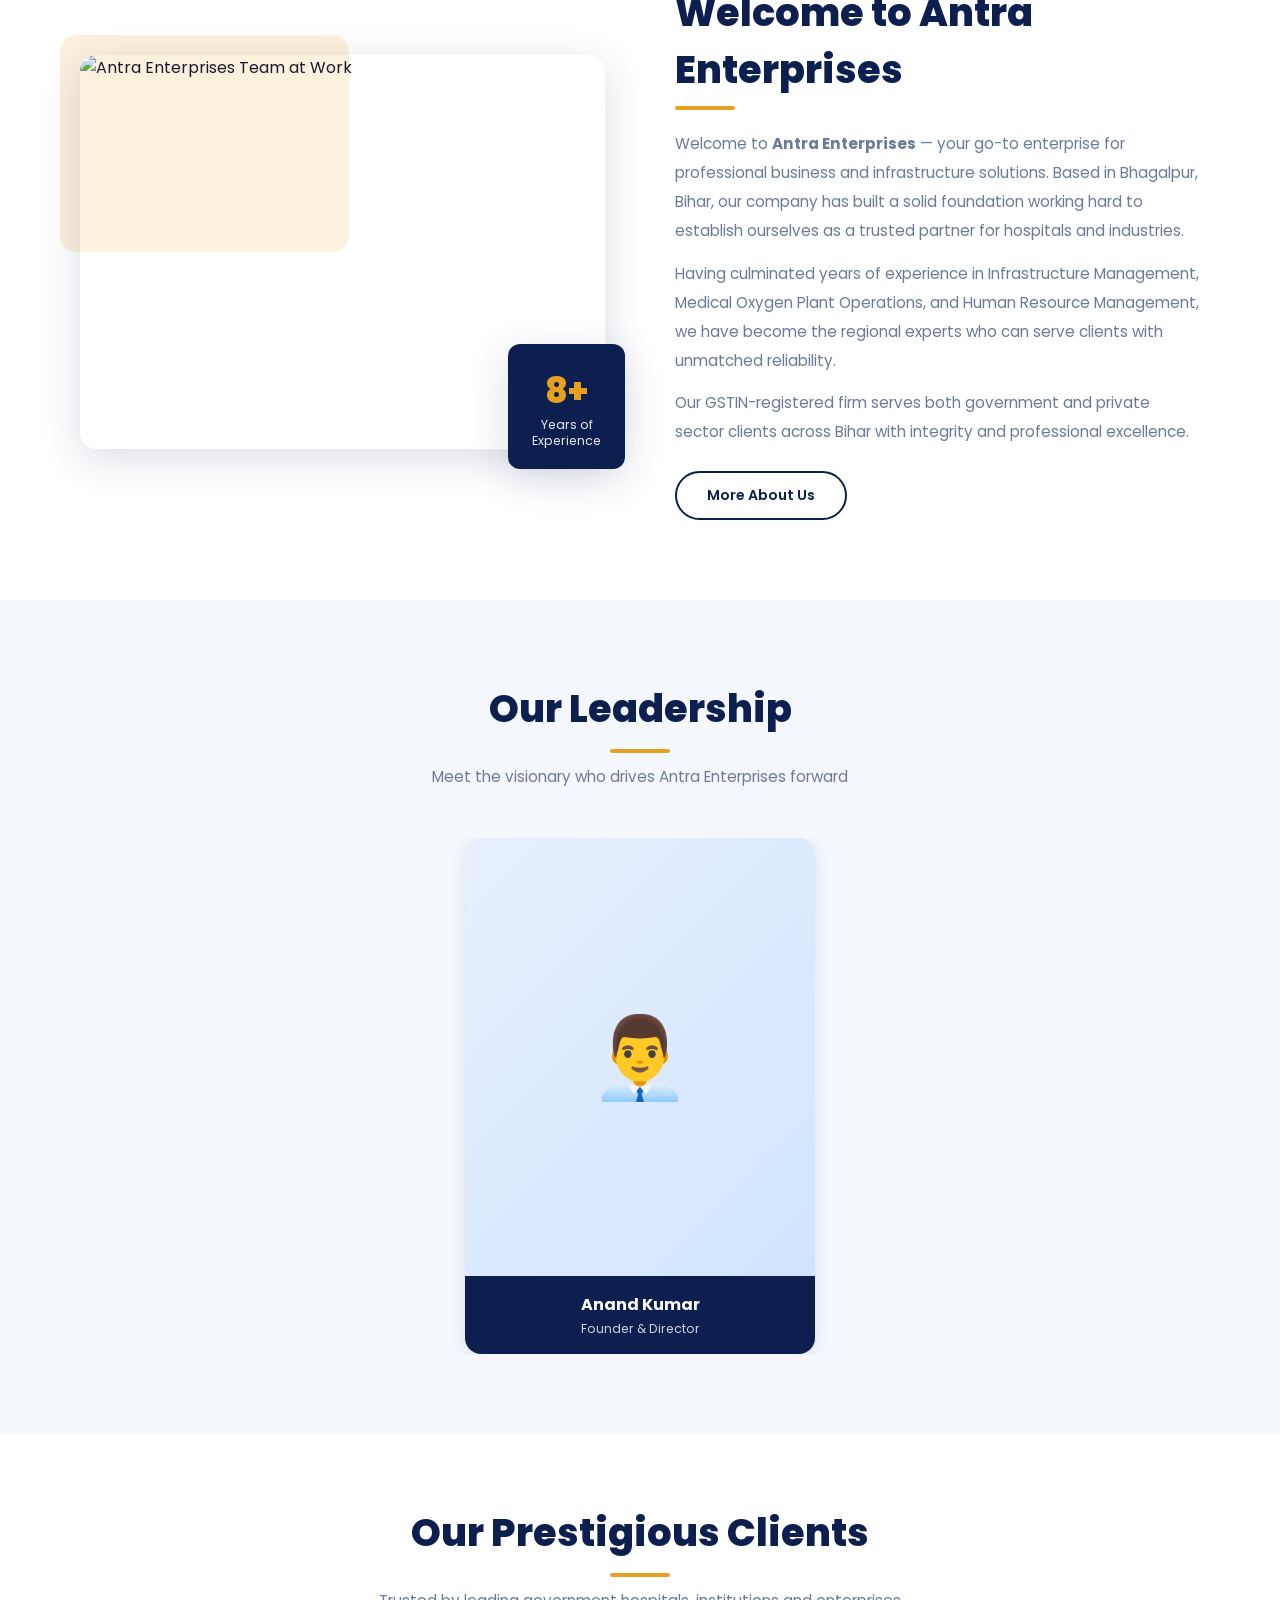
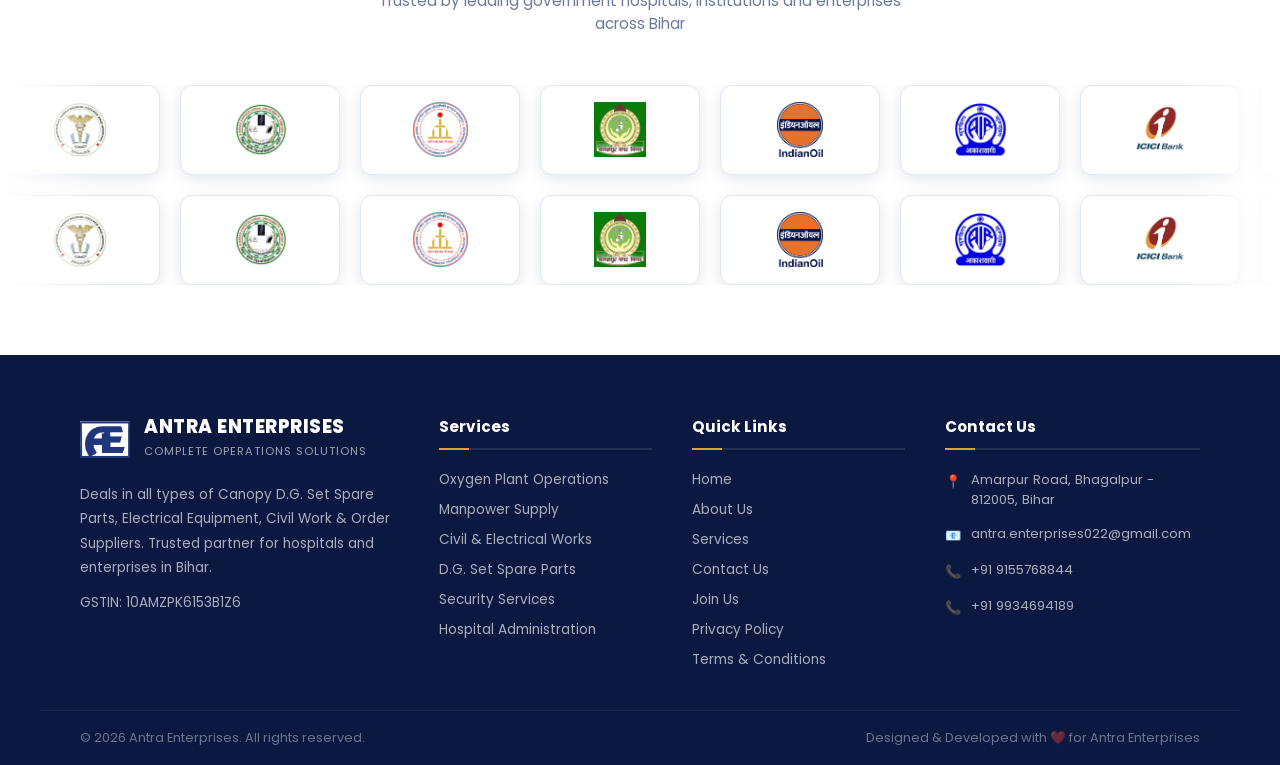
==== commit 984d526d: "Fixed footer path in index.html" ====
--- a/index.html
+++ b/index.html
@@ -235,7 +235,7 @@
   <div class="footer-main">
     <div class="footer-brand">
       <div class="logo-area">
-        <img src="../assets/logo.jpg" alt="Antra Enterprises Logo" style="height:50px;width:50px;border-radius:8px;">
+        <img src="assets/logo.jpg" alt="Antra Enterprises Logo" style="height:50px;width:50px;border-radius:8px;">
         <div class="logo-text">
           <h1>ANTRA ENTERPRISES</h1>
           <span>Complete Operations Solutions</span>
@@ -247,24 +247,24 @@
     <div class="footer-col">
       <h4>Services</h4>
       <ul>
-        <li><a href="../services/services.html">Oxygen Plant Operations</a></li>
-        <li><a href="../services/services.html">Manpower Supply</a></li>
-        <li><a href="../services/services.html">Civil &amp; Electrical Works</a></li>
-        <li><a href="../services/services.html">D.G. Set Spare Parts</a></li>
-        <li><a href="../services/services.html">Security Services</a></li>
-        <li><a href="../services/services.html">Hospital Administration</a></li>
+        <li><a href="services/services.html">Oxygen Plant Operations</a></li>
+        <li><a href="services/services.html">Manpower Supply</a></li>
+        <li><a href="services/services.html">Civil &amp; Electrical Works</a></li>
+        <li><a href="services/services.html">D.G. Set Spare Parts</a></li>
+        <li><a href="services/services.html">Security Services</a></li>
+        <li><a href="services/services.html">Hospital Administration</a></li>
       </ul>
     </div>
     <div class="footer-col">
       <h4>Quick Links</h4>
       <ul>
-        <li><a href="../index.html">Home</a></li>
-        <li><a href="../about/about.html">About Us</a></li>
-        <li><a href="../services/services.html">Services</a></li>
-        <li><a href="../contact/contact.html">Contact Us</a></li>
-        <li><a href="../join us/join-us.html">Join Us</a></li>
-        <li><a href="../privacy/privacy.html">Privacy Policy</a></li>
-        <li><a href="../terms/terms.html">Terms & Conditions</a></li>
+        <li><a href="index.html">Home</a></li>
+        <li><a href="about/about.html">About Us</a></li>
+        <li><a href="services/services.html">Services</a></li>
+        <li><a href="contact/contact.html">Contact Us</a></li>
+        <li><a href="join us/join-us.html">Join Us</a></li>
+        <li><a href="privacy/privacy.html">Privacy Policy</a></li>
+        <li><a href="terms/terms.html">Terms & Conditions</a></li>
       </ul>
     </div>
     <div class="footer-col">
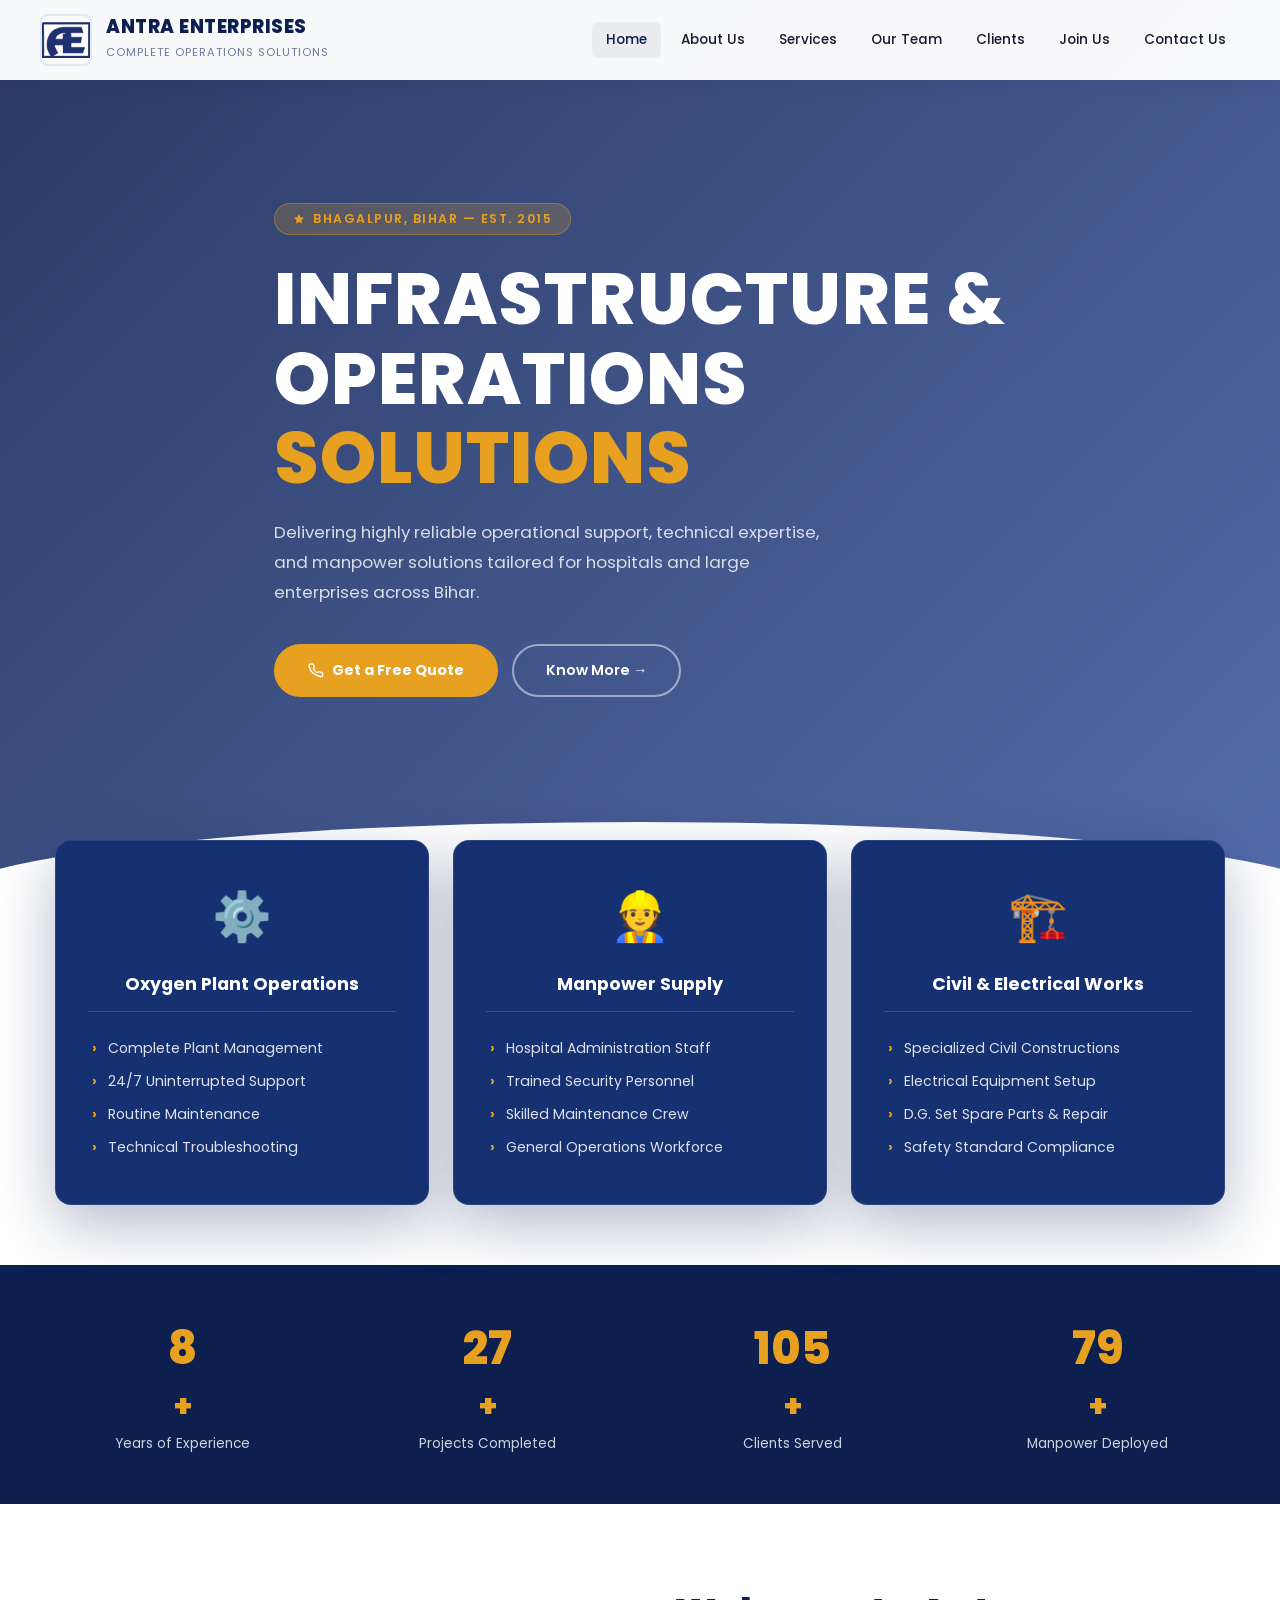
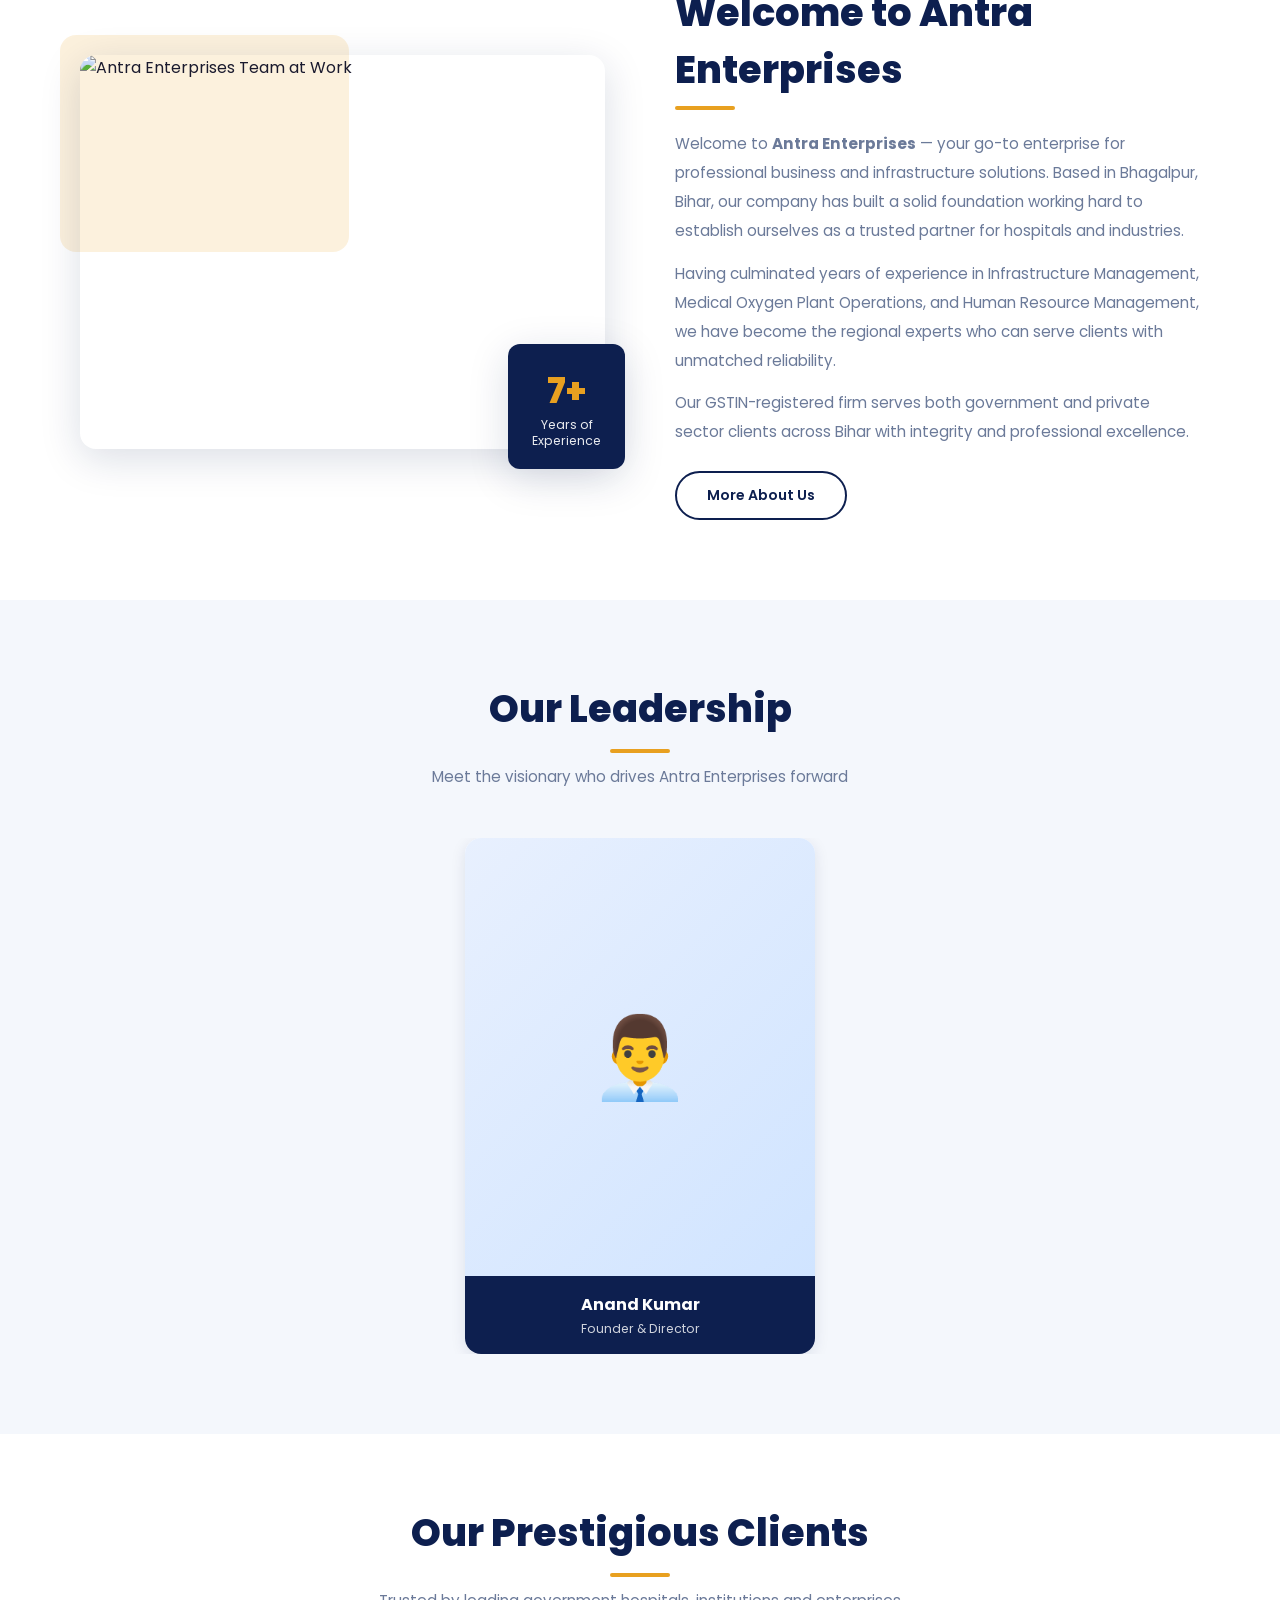
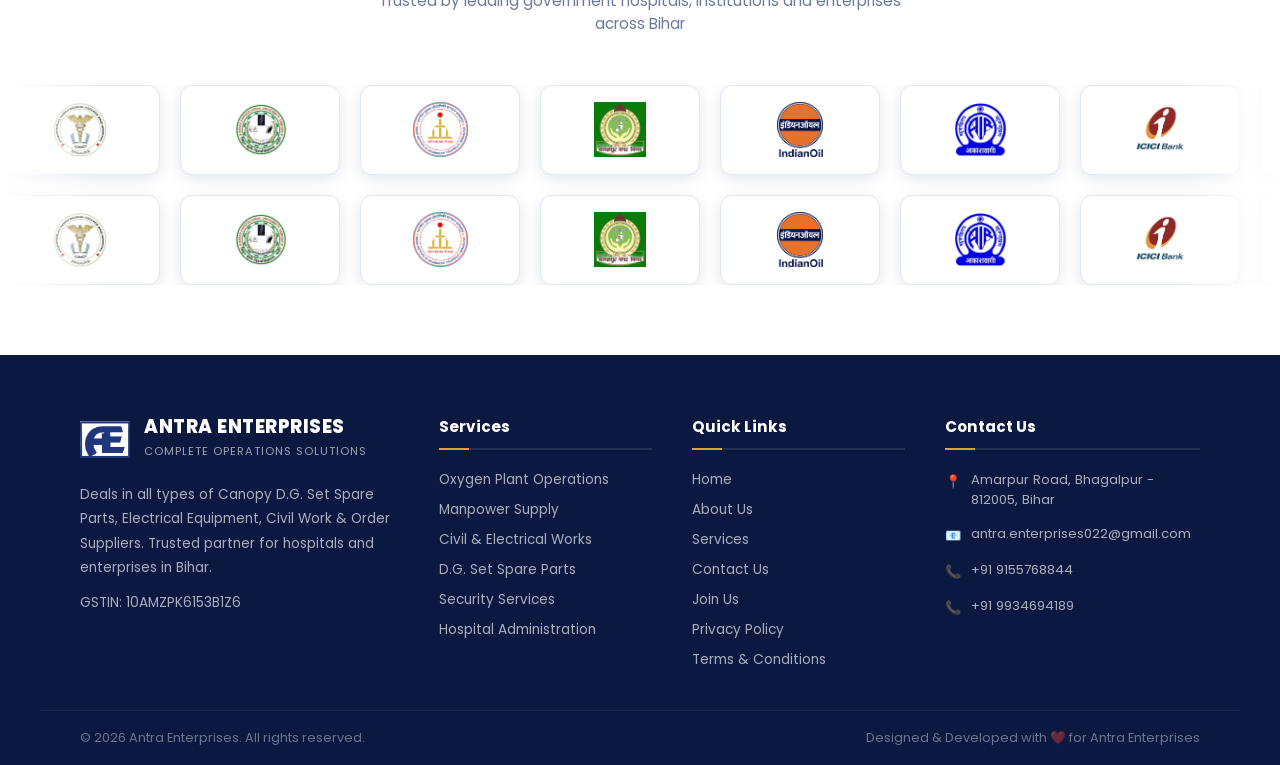
==== commit f8a9ed73: "add hamburger new logic" ====
--- a/index.html
+++ b/index.html
@@ -357,5 +357,6 @@
 }, { threshold: 0.5 });
 document.querySelectorAll('.counter').forEach(c => counterObs.observe(c));
 </script>
+<script src="hamburger.js"></script>
 </body>
 </html>
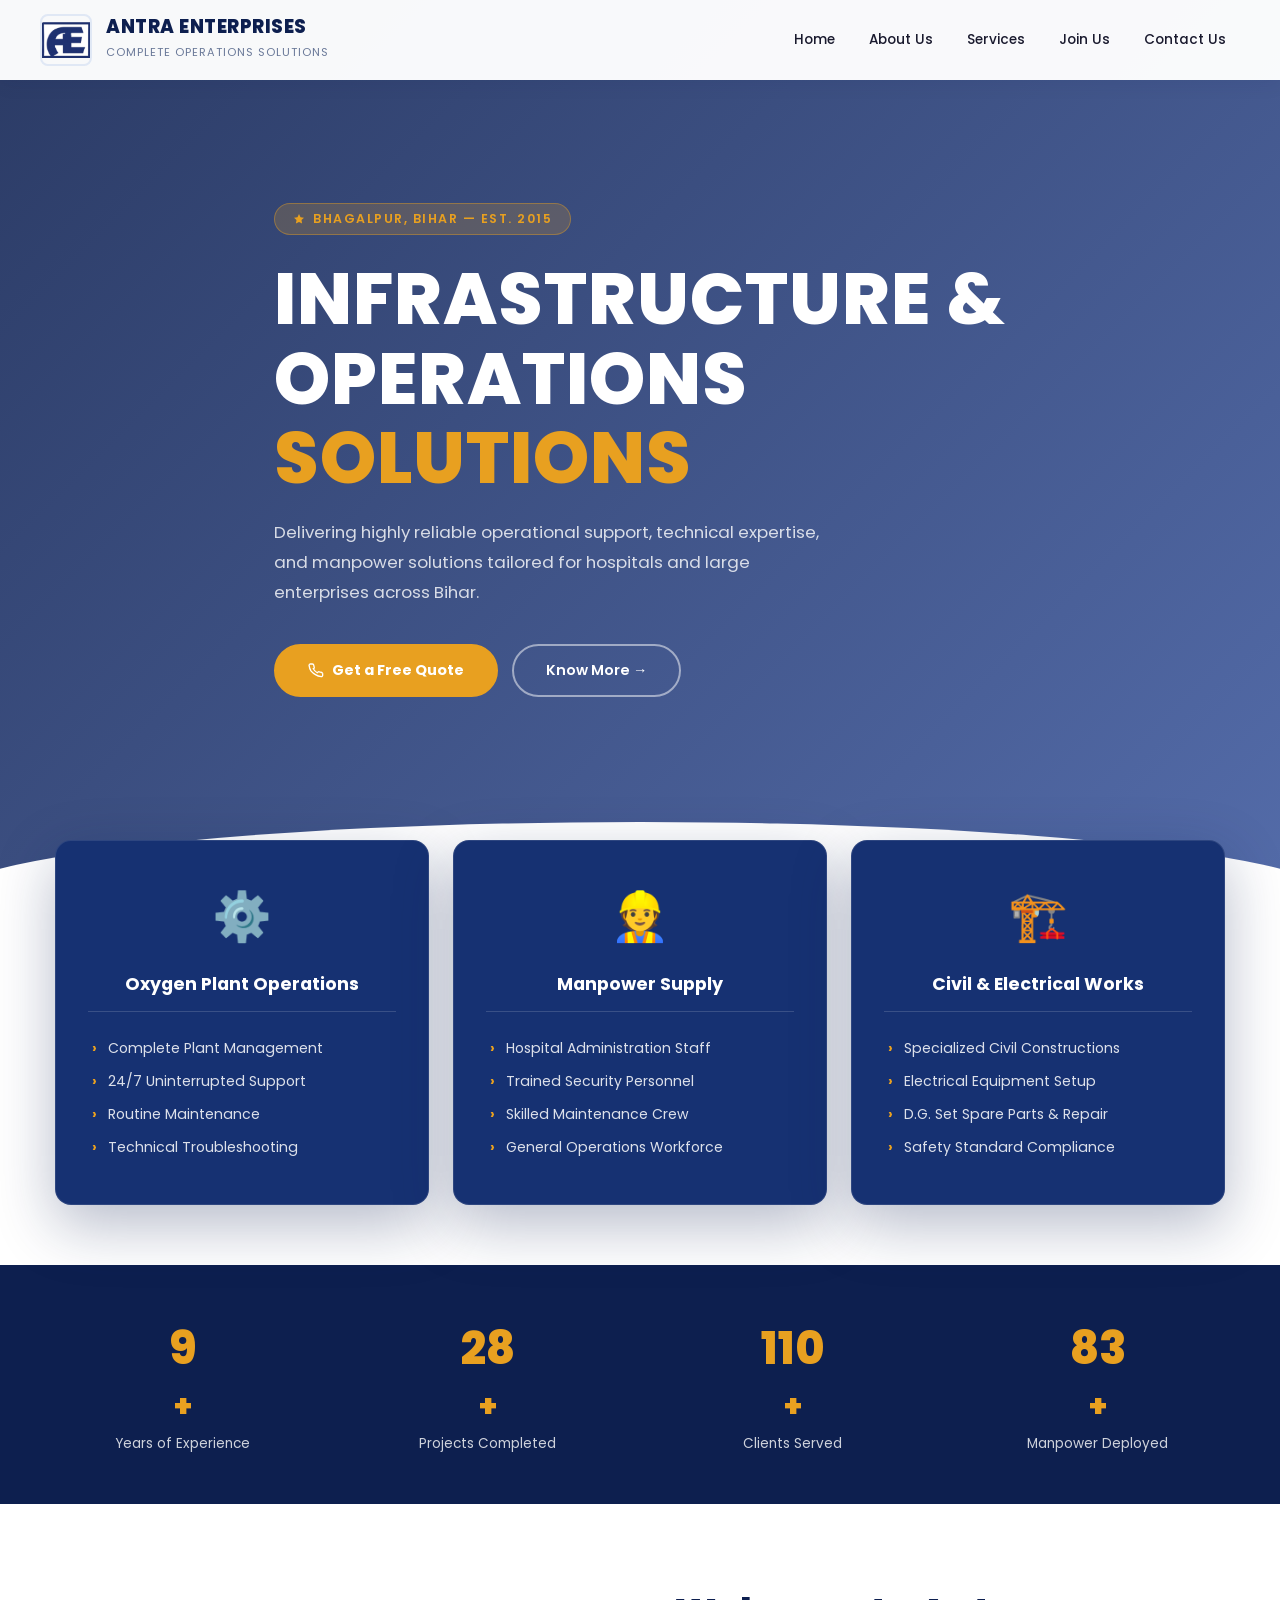
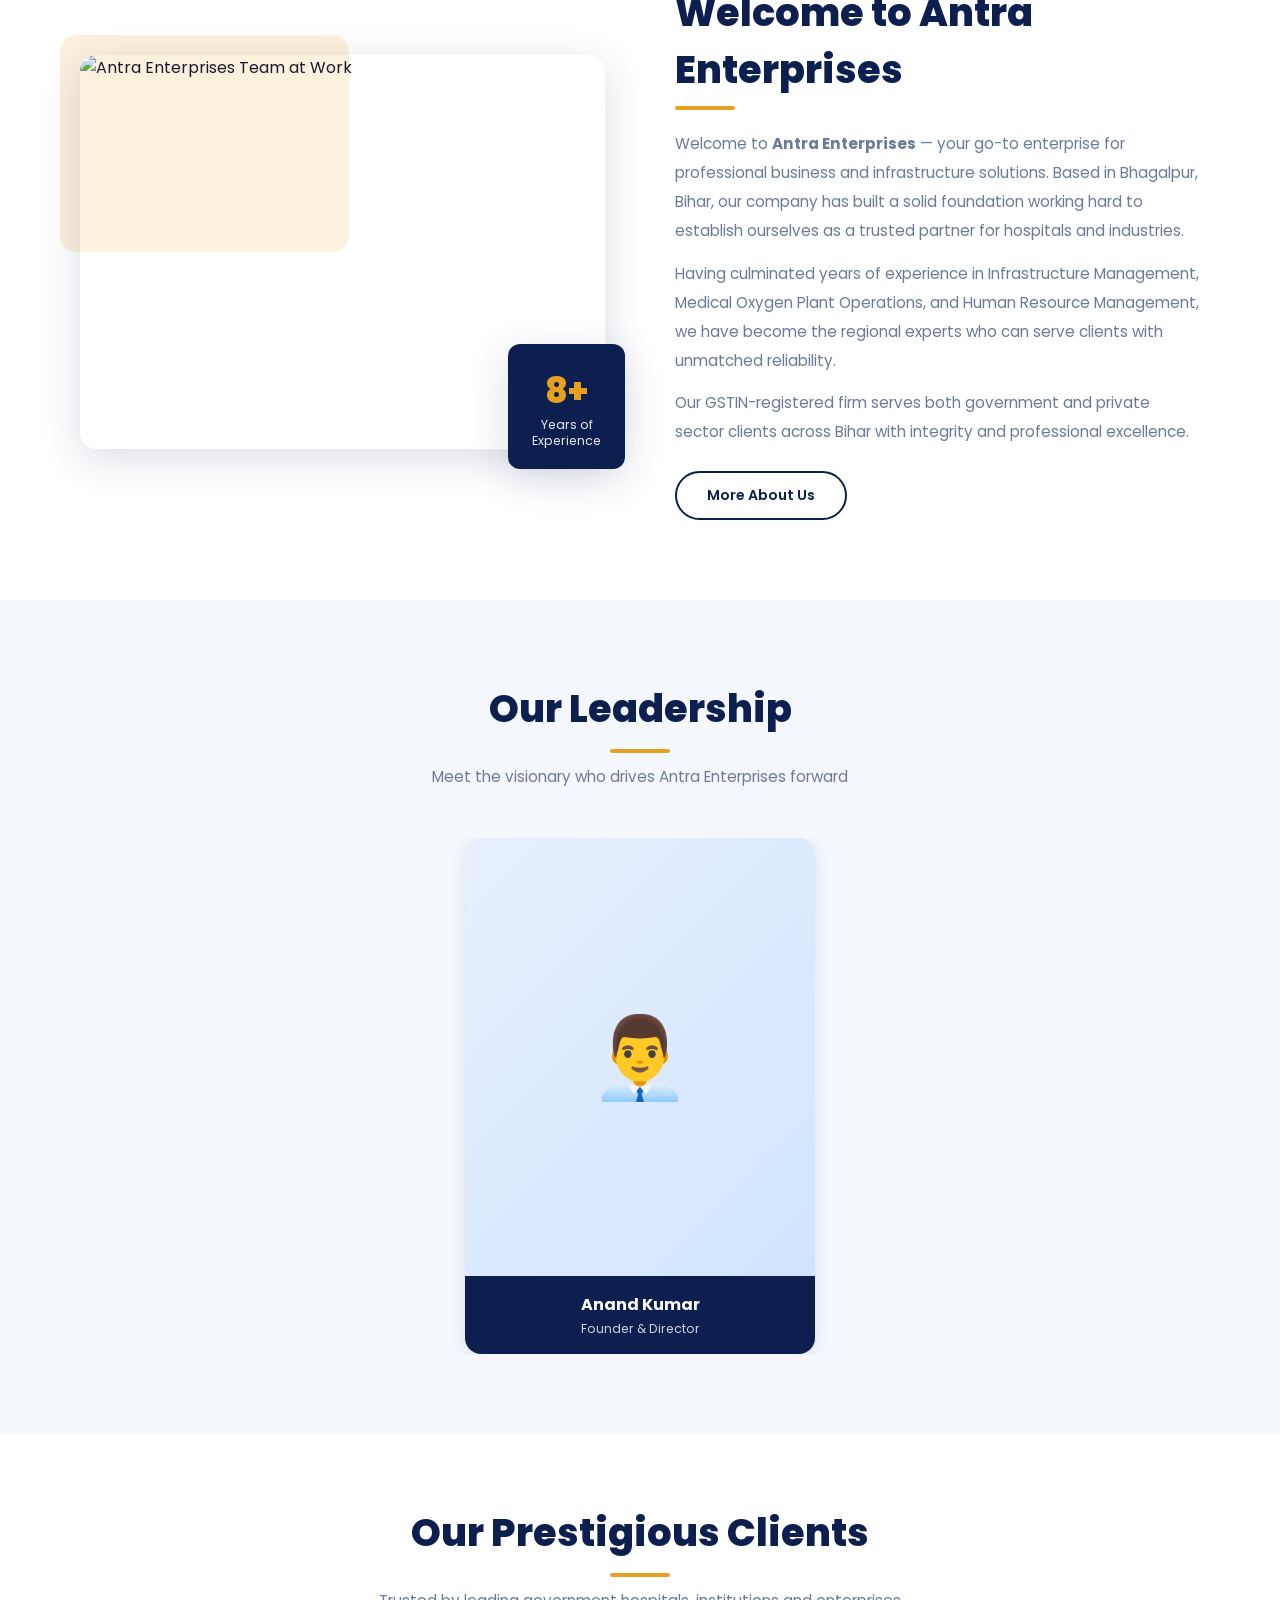
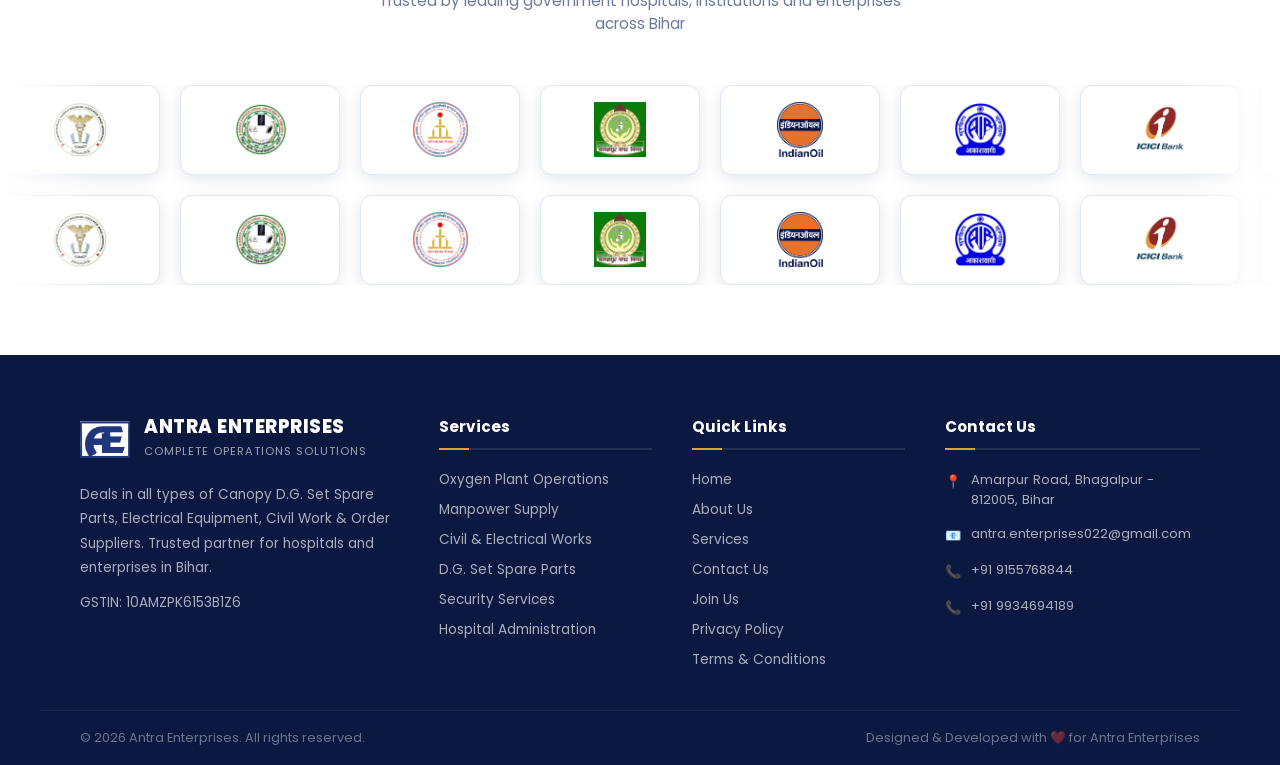
==== commit 5fb653cf: "adding meta tags for seo" ====
--- a/index.html
+++ b/index.html
@@ -3,11 +3,17 @@
 <head>
   <meta charset="UTF-8">
   <meta name="viewport" content="width=device-width, initial-scale=1.0">
-  <meta name="description" content="Antra Enterprises - Complete Operations Solutions. Oxygen Plant Management, Manpower Supply, Civil & Electrical Works, DG Set Spare Parts in Bhagalpur, Bihar.">
   <meta name="author" content="Anand Kumar | Antra Enterprises">
   <title>Antra Enterprises | Complete Operations Solutions</title>
   <link rel="stylesheet" href="styles.css">
   <link href="https://fonts.googleapis.com/css2?family=Poppins:wght@300;400;500;600;700;800&display=swap" rel="stylesheet">
+  <meta name="description" content="Antra Enterprises provides top-tier Oxygen Plant Management, Manpower Supply, Civil Works, and DG Set Spare Parts across Bhagalpur and Bihar.">
+  <meta name="keywords" content="Antra Enterprises, Manpower Supply Bhagalpur, Oxygen Plant Operator Bihar, DG Set Spare Parts, Civil Construction Bhagalpur, Hospital Operations">
+  
+  <meta property="og:title" content="Antra Enterprises | Complete Operations Solutions">
+  <meta property="og:description" content="Reliable infrastructure and manpower solutions for hospitals and enterprises in Bihar.">
+  <meta property="og:image" content="https://sharmabijay951.github.io/Antra-Enterprises/assets/logo.jpg">
+  <meta property="og:type" content="website">
 </head>
 <body>
 
@@ -24,35 +30,30 @@
 <header id="main-header">
   <div class="logo-area">
     <img src="assets/logo.jpg" alt="Antra Enterprises Logo">
-    <div class="logo-text">
-      <h1>ANTRA ENTERPRISES</h1>
-      <span>Complete Operations Solutions</span>
-    </div>
-  </div>
-
+    <div class="logo-text"><h1>ANTRA ENTERPRISES</h1><span>Complete Operations Solutions</span></div>
+  </div>
+  
   <button class="hamburger" id="menuBtn" aria-label="Open Menu">
-    <span></span><span></span><span></span>
+    <span></span>
+    <span></span>
+    <span></span>
   </button>
-
+  
   <nav class="main-nav">
-    <a href="index.html" class="active">Home</a>
+    <a href="index.html">Home</a>
     <a href="about/about.html">About Us</a>
     <a href="services/services.html">Services</a>
-    <a href="#team">Our Team</a>
-    <a href="#clients">Clients</a>
-    <a href="join us/join-us.html">Join Us</a>
+    <a href="join-us/index.html">Join Us</a>
     <a href="contact/contact.html">Contact Us</a>
   </nav>
 </header>
 
 <div class="mobile-nav" id="mobileNav">
-  <button class="mobile-close" id="closeNav" aria-label="Close Menu">&times;</button>
+  <button class="mobile-close" id="closeNav">&times;</button>
   <a href="index.html">🏠 Home</a>
   <a href="about/about.html">🏢 About Us</a>
   <a href="services/services.html">⚙️ Services</a>
-  <a href="#team">👥 Our Team</a>
-  <a href="#clients">🤝 Clients</a>
-  <a href="join us/join-us.html">👥 Join Us</a>
+  <a href="join-us/index.html">💼 Join Us</a>
   <a href="contact/contact.html">📞 Contact Us</a>
 </div>
 
@@ -313,10 +314,6 @@
 // Scroll to top
 document.getElementById('scrollTop').addEventListener('click', () => window.scrollTo({ top: 0, behavior: 'smooth' }));
 
-// Mobile nav
-document.getElementById('menuBtn').addEventListener('click', () => document.getElementById('mobileNav').classList.add('open'));
-document.getElementById('closeNav').addEventListener('click', () => document.getElementById('mobileNav').classList.remove('open'));
-document.querySelectorAll('.mobile-nav a').forEach(a => a.addEventListener('click', () => document.getElementById('mobileNav').classList.remove('open')));
 
 // Hero slider
 const heroEl = document.getElementById('hero');
--- a/styles.css
+++ b/styles.css
@@ -129,13 +129,44 @@
 .social-sidebar a:hover { transform: scale(1.1) translateX(-4px); }
 
 /* Hamburger */
+/* HAMBURGER BUTTON SETTINGS */
 .hamburger {
-  display: none; flex-direction: column; gap: 5px; cursor: pointer;
-  padding: 5px; background: none; border: none;
-}
+  background: transparent;
+  border: none;
+  cursor: pointer;
+  display: none; /* Desktop par hide rahega */
+  flex-direction: column;
+  justify-content: space-between;
+  height: 22px;
+  width: 30px;
+  z-index: 1000;
+}
+
+@media (max-width: 768px) {
+  .hamburger { display: flex; } /* Sirf Mobile par dikhega */
+}
+
+/* HAMBURGER LINES */
 .hamburger span {
-  display: block; width: 26px; height: 2.5px;
-  background: var(--primary); border-radius: 2px; transition: all 0.3s;
+  display: block;
+  width: 100%;
+  height: 3px;
+  background-color: var(--primary); /* Navy Blue color */
+  border-radius: 5px;
+  transition: all 0.3s ease-in-out;
+  transform-origin: left center; /* Ye 'X' ko perfect center me layega */
+}
+
+/* PERFECT 'X' ANIMATION */
+.hamburger.active span:nth-child(1) {
+  transform: rotate(45deg) translateY(-1.5px);
+}
+.hamburger.active span:nth-child(2) {
+  opacity: 0;
+  transform: translateX(-15px); /* Beech wali line side me slide hoke gayab hogi */
+}
+.hamburger.active span:nth-child(3) {
+  transform: rotate(-45deg) translateY(1.5px);
 }
 
 /* ===== HERO SECTION ===== */
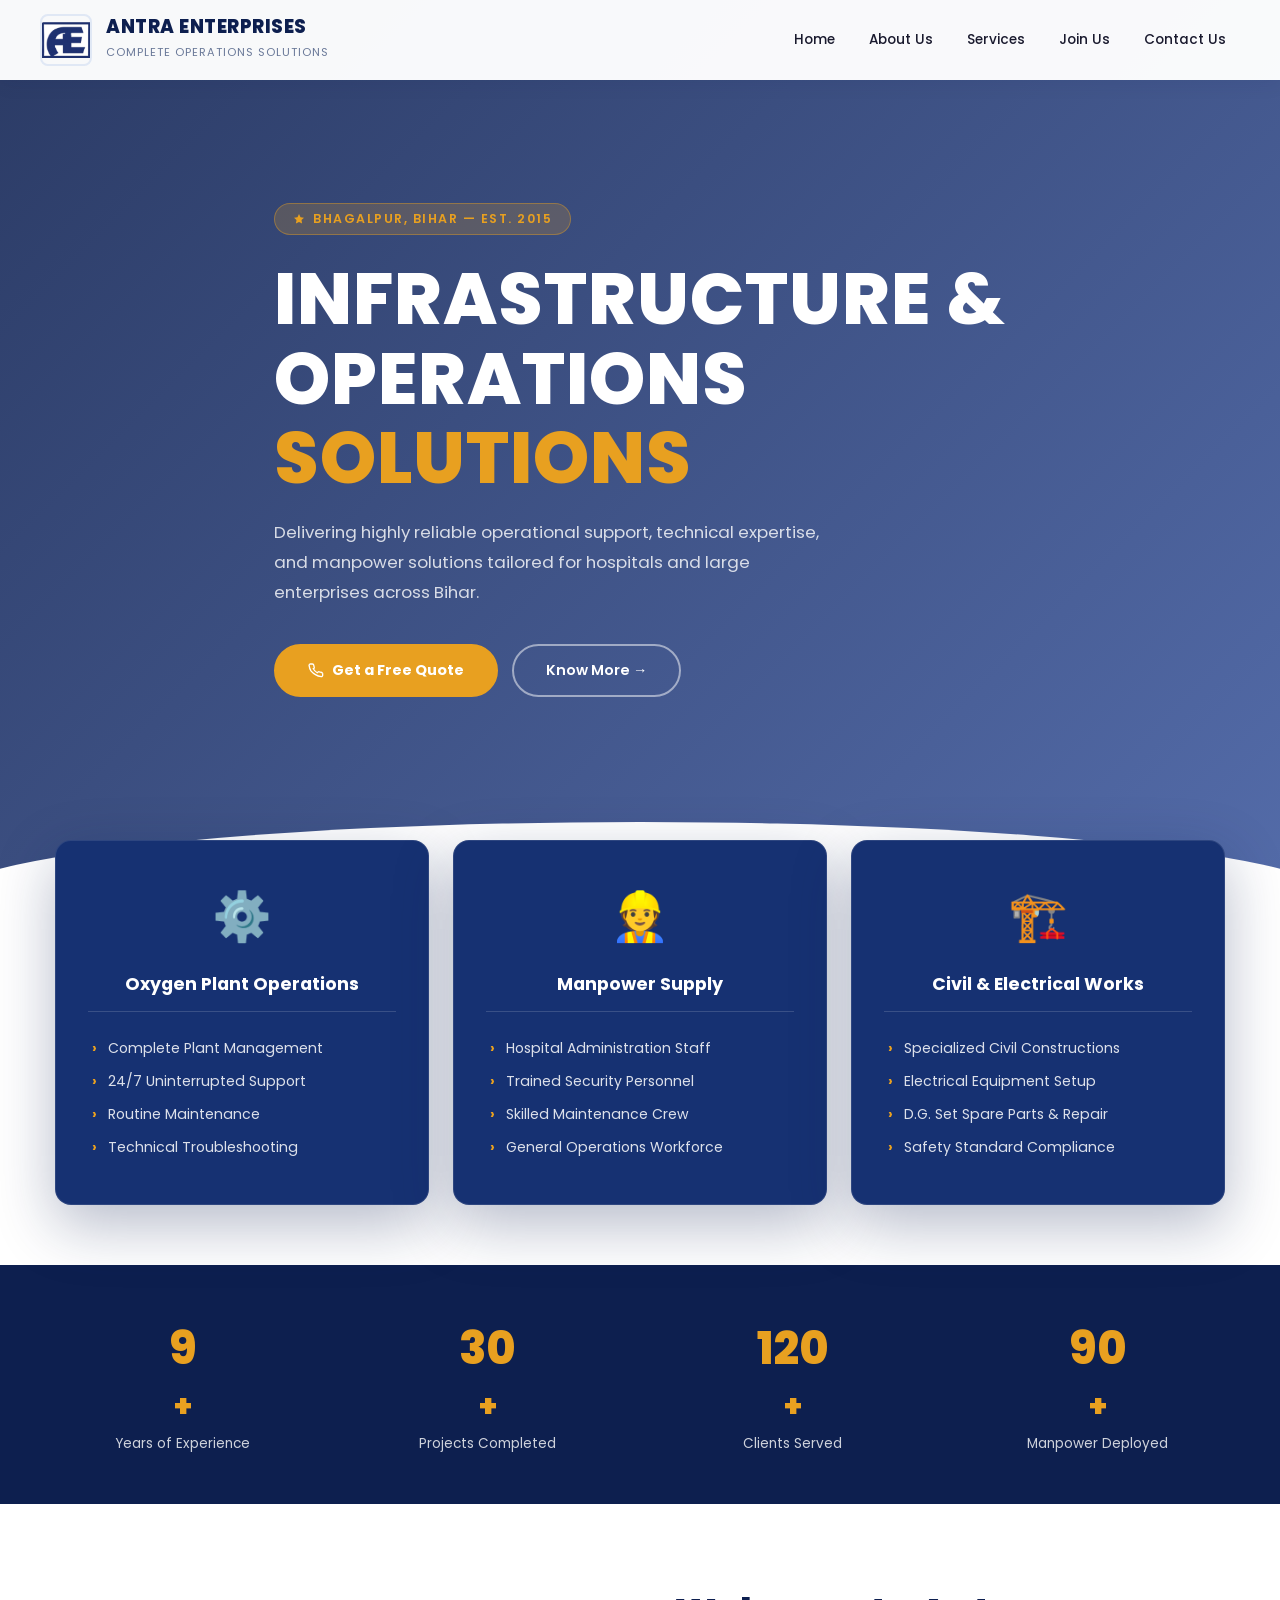
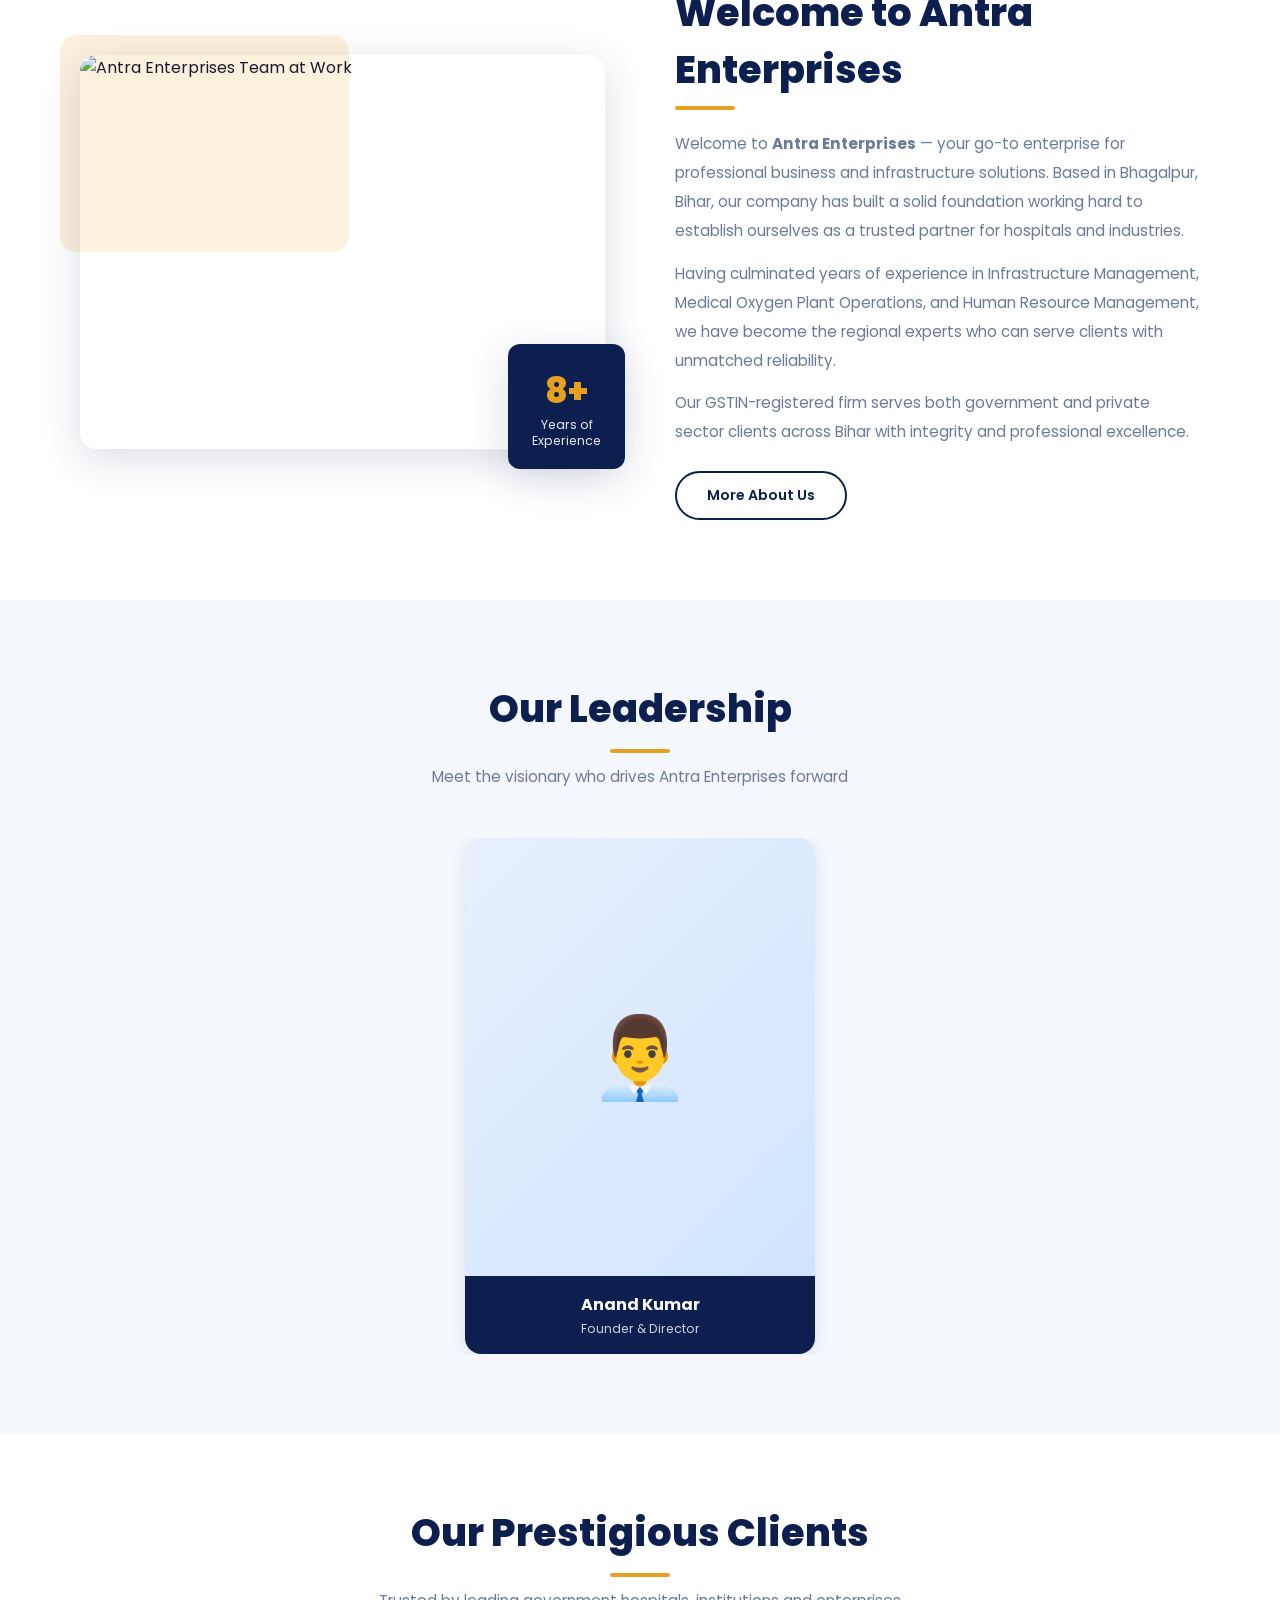
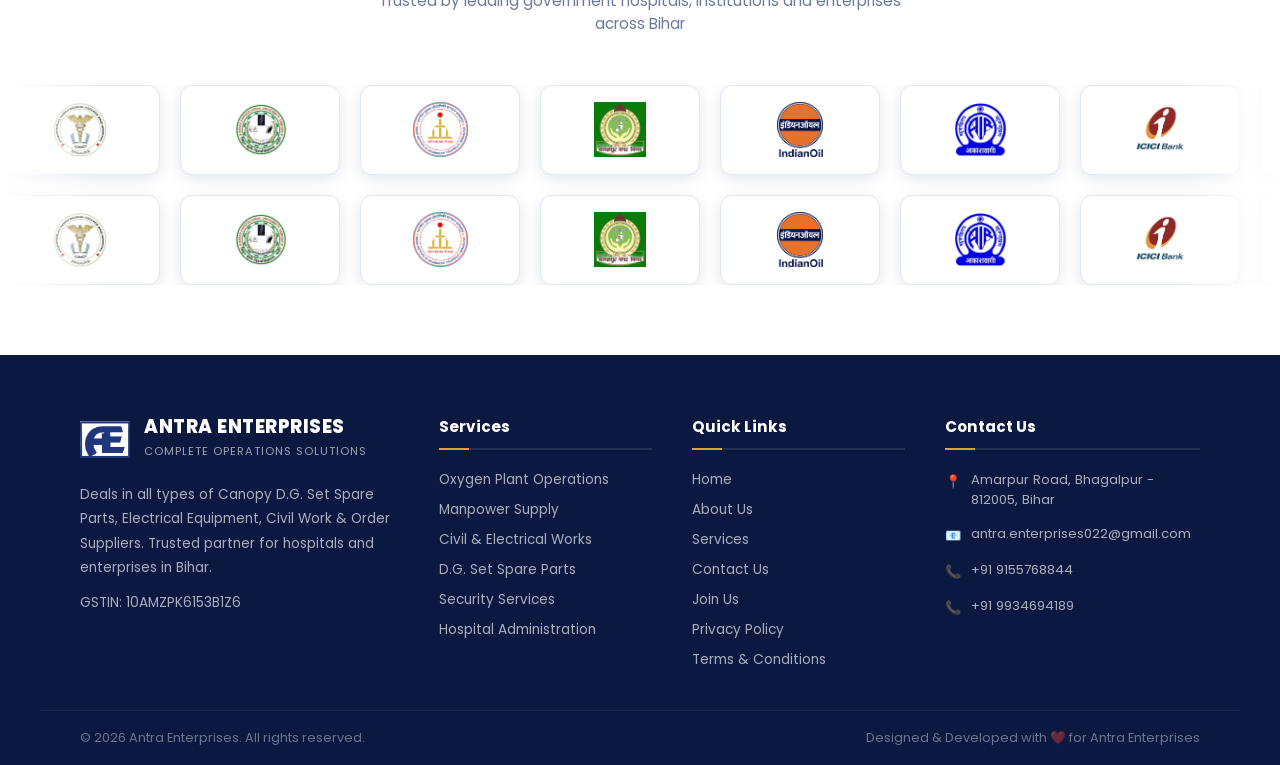
==== commit 60ba0e20: "modify index.html for seo" ====
--- a/index.html
+++ b/index.html
@@ -3,24 +3,26 @@
 <head>
   <meta charset="UTF-8">
   <meta name="viewport" content="width=device-width, initial-scale=1.0">
-  <meta name="author" content="Anand Kumar | Antra Enterprises">
-  <title>Antra Enterprises | Complete Operations Solutions</title>
-  <link rel="stylesheet" href="styles.css">
-  <link href="https://fonts.googleapis.com/css2?family=Poppins:wght@300;400;500;600;700;800&display=swap" rel="stylesheet">
+  <title>Antra Enterprises | Complete Operations & Manpower Solutions Bihar</title>
   <meta name="description" content="Antra Enterprises provides top-tier Oxygen Plant Management, Manpower Supply, Civil Works, and DG Set Spare Parts across Bhagalpur and Bihar.">
   <meta name="keywords" content="Antra Enterprises, Manpower Supply Bhagalpur, Oxygen Plant Operator Bihar, DG Set Spare Parts, Civil Construction Bhagalpur, Hospital Operations">
+  <meta name="author" content="Anand Kumar | Antra Enterprises">
   
   <meta property="og:title" content="Antra Enterprises | Complete Operations Solutions">
   <meta property="og:description" content="Reliable infrastructure and manpower solutions for hospitals and enterprises in Bihar.">
   <meta property="og:image" content="https://sharmabijay951.github.io/Antra-Enterprises/assets/logo.jpg">
   <meta property="og:type" content="website">
+
+  <link rel="stylesheet" href="styles.css">
+  <link href="https://fonts.googleapis.com/css2?family=Poppins:wght@300;400;500;600;700;800&display=swap" rel="stylesheet">
+  <link rel="icon" type="image/jpeg" href="assets/logo.jpg" alt="Antra Enterprises Logo Bhagalpur">
 </head>
 <body>
 
 <div id="preloader">
   <div class="preloader-inner">
     <div class="preloader-logo">
-      <img src="assets/logo.jpg" alt="Antra Enterprises">
+      <img src="assets/logo.jpg" alt="Antra Enterprises Logo Bhagalpur">
     </div>
     <div class="preloader-text">ANTRA ENTERPRISES</div>
     <div class="preloader-bar"><div class="preloader-fill"></div></div>
@@ -29,7 +31,7 @@
 
 <header id="main-header">
   <div class="logo-area">
-    <img src="assets/logo.jpg" alt="Antra Enterprises Logo">
+    <img src="assets/logo.jpg" alt="Antra Enterprises Logo Bhagalpur">
     <div class="logo-text"><h1>ANTRA ENTERPRISES</h1><span>Complete Operations Solutions</span></div>
   </div>
   
@@ -354,6 +356,26 @@
 }, { threshold: 0.5 });
 document.querySelectorAll('.counter').forEach(c => counterObs.observe(c));
 </script>
-<script src="hamburger.js"></script>
+<script src="hamburger.js" defer></script>
+<script type="application/ld+json">
+{
+  "@context": "https://schema.org",
+  "@type": "LocalBusiness",
+  "name": "Antra Enterprises",
+  "image": "https://sharmabijay951.github.io/Antra-Enterprises/assets/logo.jpg",
+  "@id": "https://sharmabijay951.github.io/Antra-Enterprises",
+  "url": "https://sharmabijay951.github.io/Antra-Enterprises",
+  "telephone": "+919934694189",
+  "address": {
+    "@type": "PostalAddress",
+    "streetAddress": "Amarpur Road",
+    "addressLocality": "Bhagalpur",
+    "addressRegion": "BR",
+    "postalCode": "812005",
+    "addressCountry": "IN"
+  },
+  "description": "Complete Operations Solutions, Manpower Supply, Oxygen Plant Operations, and Civil Works in Bihar."
+}
+</script>
 </body>
 </html>
